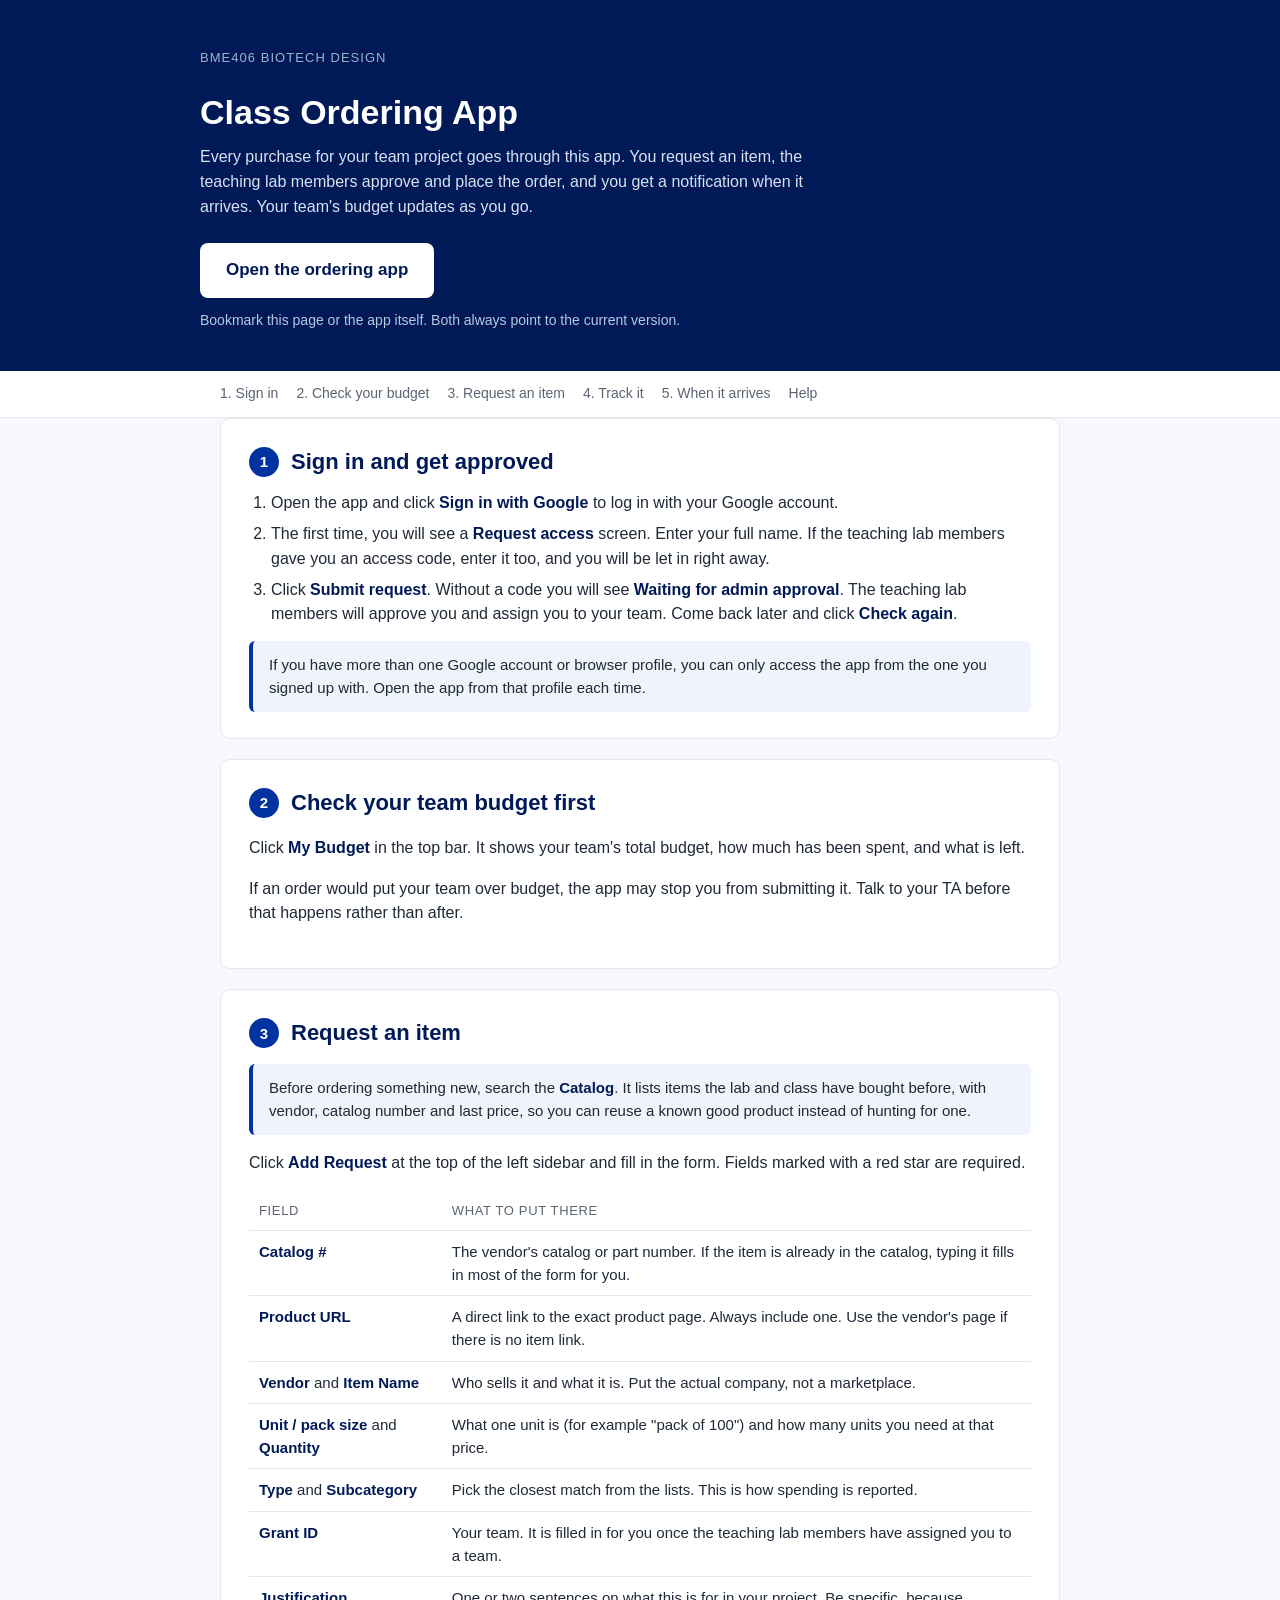
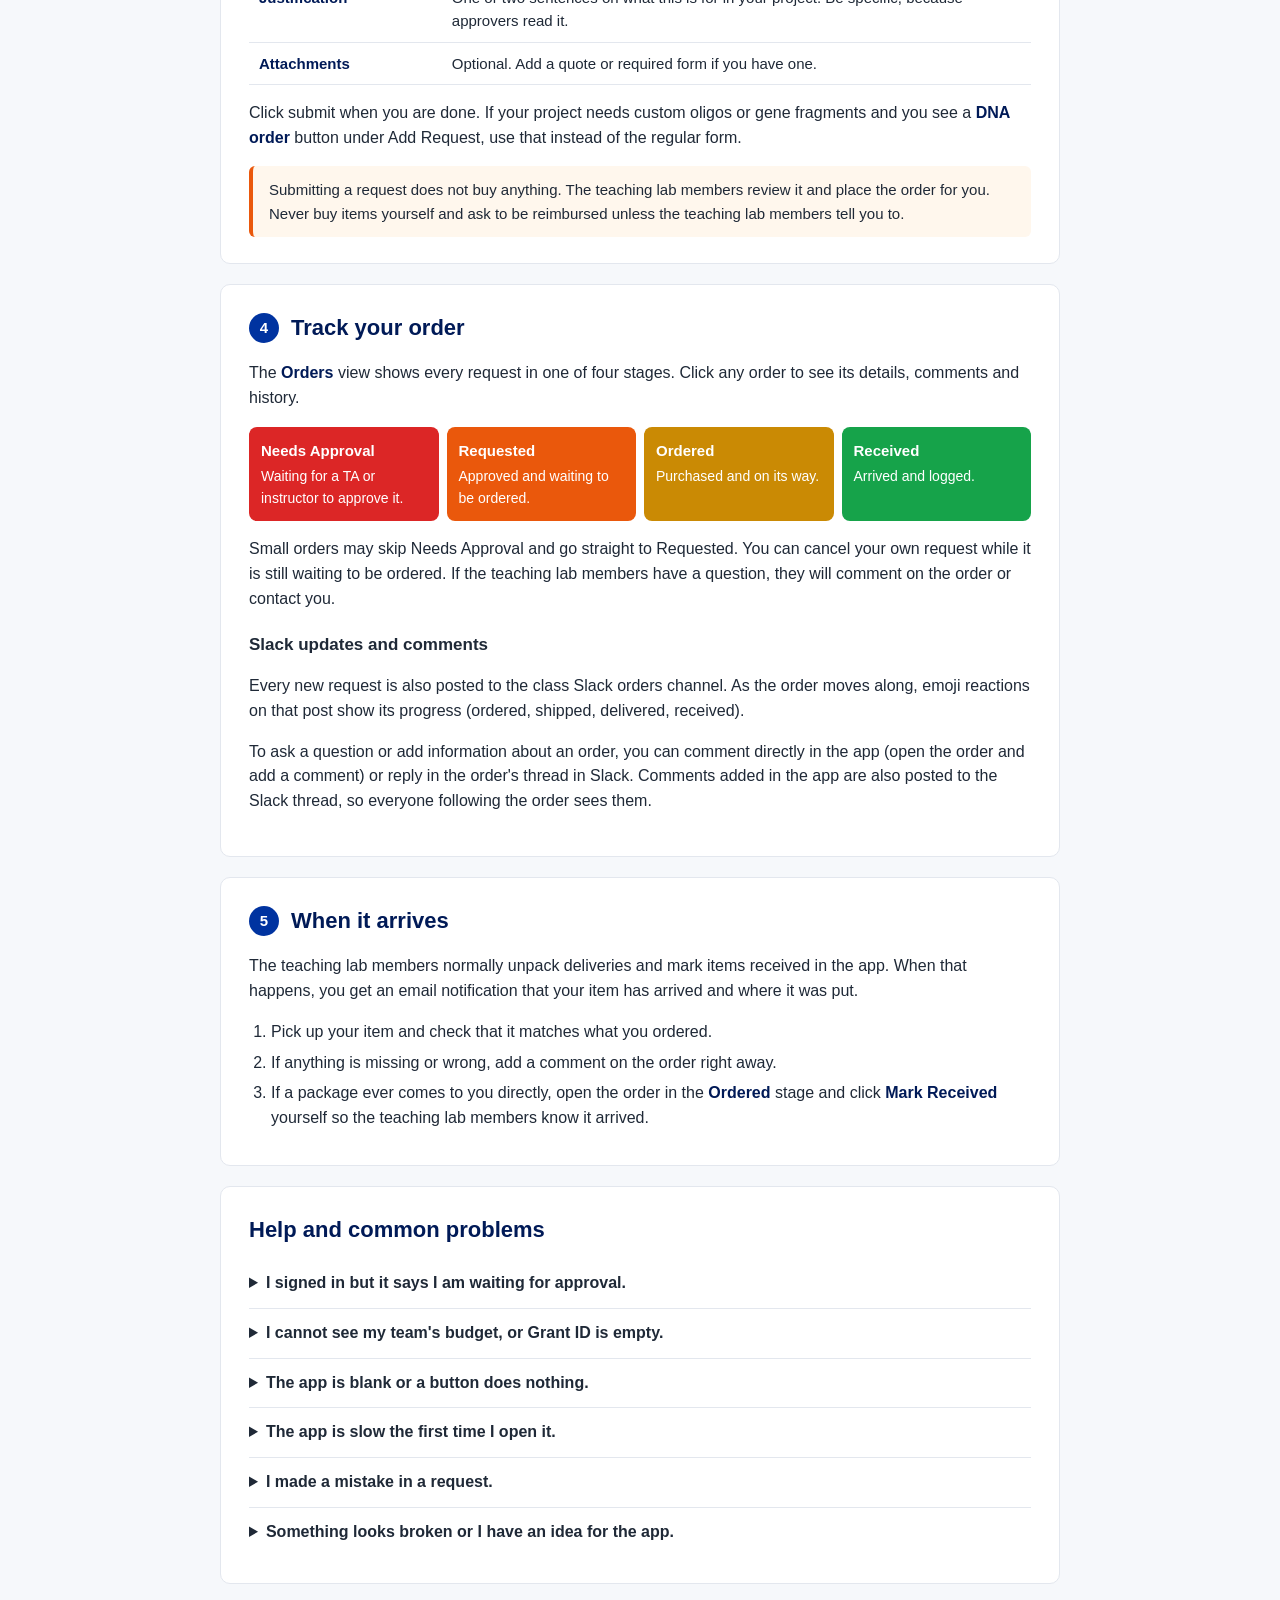
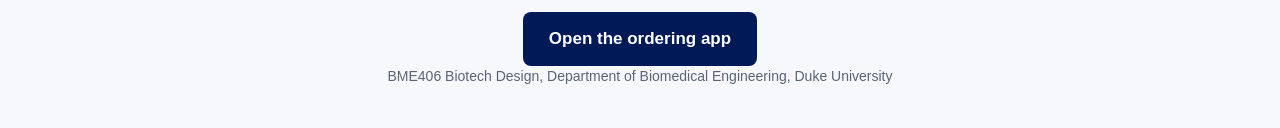
==== ordering/index.html @ 7e243eb9 "Add files via upload" ====
<!doctype html>
<html lang="en">
<head>
<meta charset="utf-8">
<meta name="viewport" content="width=device-width, initial-scale=1">
<title>BME406 Ordering App</title>
<meta name="description" content="How BME406 students request, track and receive orders in the class ordering app.">
<style>
  :root {
    --navy: #001A57;
    --royal: #0033A0;
    --ink: #1f2937;
    --muted: #5b6474;
    --line: #e3e7ee;
    --bg: #f6f8fb;
    --card: #ffffff;
    --red: #dc2626;
    --orange: #ea580c;
    --yellow: #ca8a04;
    --green: #16a34a;
  }
  * { box-sizing: border-box; }
  html { scroll-behavior: smooth; }
  body { margin: 0; font-family: Arial, Helvetica, sans-serif; color: var(--ink); background: var(--bg); line-height: 1.55; font-size: 16px; }
  a { color: var(--royal); }
  header { background: var(--navy); color: #fff; }
  .wrap { max-width: 880px; margin: 0 auto; padding: 0 20px; }
  .hero { padding: 48px 0 40px; }
  .eyebrow { font-size: 13px; letter-spacing: .08em; text-transform: uppercase; opacity: .75; margin: 0 0 8px; }
  h1 { font-size: 34px; line-height: 1.2; margin: 0 0 12px; }
  .hero p { max-width: 640px; margin: 0 0 24px; color: #d9e1f2; }
  .btn { display: inline-block; background: #fff; color: var(--navy); font-weight: bold; text-decoration: none; padding: 14px 26px; border-radius: 8px; font-size: 17px; }
  .btn:hover { background: #e8eefb; }
  .btn-note { display: block; margin-top: 12px; font-size: 14px; color: #b9c6e4; }
  nav.toc { background: #fff; border-bottom: 1px solid var(--line); position: sticky; top: 0; z-index: 5; }
  nav.toc .wrap { display: flex; gap: 18px; overflow-x: auto; padding-top: 12px; padding-bottom: 12px; white-space: nowrap; }
  nav.toc a { text-decoration: none; font-size: 14px; color: var(--muted); }
  nav.toc a:hover { color: var(--royal); }
  main { padding: 32px 0 56px; }
  section { background: var(--card); border: 1px solid var(--line); border-radius: 10px; padding: 26px 28px; margin-bottom: 20px; scroll-margin-top: 64px; }
  h2 { font-size: 22px; margin: 0 0 12px; color: var(--navy); display: flex; align-items: center; gap: 12px; }
  .num { flex: none; width: 30px; height: 30px; border-radius: 50%; background: var(--royal); color: #fff; font-size: 15px; display: inline-flex; align-items: center; justify-content: center; }
  h3 { font-size: 17px; margin: 20px 0 6px; }
  ol, ul { padding-left: 22px; margin: 8px 0; }
  li { margin: 6px 0; }
  .ui { font-weight: bold; color: var(--navy); }
  .tip { background: #eef3fc; border-left: 4px solid var(--royal); padding: 12px 16px; border-radius: 6px; margin: 14px 0 0; font-size: 15px; }
  .warn { background: #fff7ed; border-left: 4px solid var(--orange); padding: 12px 16px; border-radius: 6px; margin: 14px 0 0; font-size: 15px; }
  table { width: 100%; border-collapse: collapse; margin-top: 10px; font-size: 15px; }
  th, td { text-align: left; padding: 9px 10px; border-bottom: 1px solid var(--line); vertical-align: top; }
  th { color: var(--muted); font-weight: normal; font-size: 13px; text-transform: uppercase; letter-spacing: .05em; }
  .pipe { display: grid; grid-template-columns: repeat(4, 1fr); gap: 8px; margin: 14px 0 6px; }
  .stage { border-radius: 8px; padding: 12px; color: #fff; font-size: 14px; }
  .stage b { display: block; font-size: 15px; margin-bottom: 4px; }
  .s1 { background: var(--red); } .s2 { background: var(--orange); } .s3 { background: var(--yellow); } .s4 { background: var(--green); }
  details { border-top: 1px solid var(--line); padding: 12px 0; }
  details:first-of-type { border-top: 0; }
  summary { cursor: pointer; font-weight: bold; }
  details p { margin: 8px 0 0; }
  footer { text-align: center; color: var(--muted); font-size: 14px; padding: 0 0 40px; }
  @media (max-width: 640px) {
    h1 { font-size: 27px; }
    section { padding: 20px 18px; }
    .pipe { grid-template-columns: 1fr 1fr; }
    .wrap { padding: 0 16px; }
  }
</style>
</head>
<body>

<header>
  <div class="wrap hero">
    <p class="eyebrow">BME406 Biotech Design</p>
    <h1>Class Ordering App</h1>
    <p>Every purchase for your team project goes through this app. You request an item, the teaching lab members approve and place the order, and you get a notification when it arrives. Your team's budget updates as you go.</p>
    <a class="btn" href="/ordering-app/">Open the ordering app</a>
    <span class="btn-note">Bookmark this page or the app itself. Both always point to the current version.</span>
  </div>
</header>

<nav class="toc" aria-label="Sections">
  <div class="wrap">
    <a href="#signin">1. Sign in</a>
    <a href="#budget">2. Check your budget</a>
    <a href="#request">3. Request an item</a>
    <a href="#track">4. Track it</a>
    <a href="#receive">5. When it arrives</a>
    <a href="#faq">Help</a>
  </div>
</nav>

<main class="wrap">

  <section id="signin">
    <h2><span class="num">1</span>Sign in and get approved</h2>
    <ol>
      <li>Open the app and click <span class="ui">Sign in with Google</span> to log in with your Google account.</li>
      <li>The first time, you will see a <span class="ui">Request access</span> screen. Enter your full name. If the teaching lab members gave you an access code, enter it too, and you will be let in right away.</li>
      <li>Click <span class="ui">Submit request</span>. Without a code you will see <span class="ui">Waiting for admin approval</span>. The teaching lab members will approve you and assign you to your team. Come back later and click <span class="ui">Check again</span>.</li>
    </ol>
    <div class="tip">If you have more than one Google account or browser profile, you can only access the app from the one you signed up with. Open the app from that profile each time.</div>
  </section>

  <section id="budget">
    <h2><span class="num">2</span>Check your team budget first</h2>
    <p>Click <span class="ui">My Budget</span> in the top bar. It shows your team's total budget, how much has been spent, and what is left.</p>
    <p>If an order would put your team over budget, the app may stop you from submitting it. Talk to your TA before that happens rather than after.</p>
  </section>

  <section id="request">
    <h2><span class="num">3</span>Request an item</h2>
    <div class="tip">Before ordering something new, search the <span class="ui">Catalog</span>. It lists items the lab and class have bought before, with vendor, catalog number and last price, so you can reuse a known good product instead of hunting for one.</div>
    <p>Click <span class="ui">Add Request</span> at the top of the left sidebar and fill in the form. Fields marked with a red star are required.</p>
    <table>
      <thead><tr><th>Field</th><th>What to put there</th></tr></thead>
      <tbody>
        <tr><td><span class="ui">Catalog #</span></td><td>The vendor's catalog or part number. If the item is already in the catalog, typing it fills in most of the form for you.</td></tr>
        <tr><td><span class="ui">Product URL</span></td><td>A direct link to the exact product page. Always include one. Use the vendor's page if there is no item link.</td></tr>
        <tr><td><span class="ui">Vendor</span> and <span class="ui">Item Name</span></td><td>Who sells it and what it is. Put the actual company, not a marketplace.</td></tr>
        <tr><td><span class="ui">Unit / pack size</span> and <span class="ui">Quantity</span></td><td>What one unit is (for example "pack of 100") and how many units you need at that price.</td></tr>
        <tr><td><span class="ui">Type</span> and <span class="ui">Subcategory</span></td><td>Pick the closest match from the lists. This is how spending is reported.</td></tr>
        <tr><td><span class="ui">Grant ID</span></td><td>Your team. It is filled in for you once the teaching lab members have assigned you to a team.</td></tr>
        <tr><td><span class="ui">Justification</span></td><td>One or two sentences on what this is for in your project. Be specific, because approvers read it.</td></tr>
        <tr><td><span class="ui">Attachments</span></td><td>Optional. Add a quote or required form if you have one.</td></tr>
      </tbody>
    </table>
    <p>Click submit when you are done. If your project needs custom oligos or gene fragments and you see a <span class="ui">DNA order</span> button under Add Request, use that instead of the regular form.</p>
    <div class="warn">Submitting a request does not buy anything. The teaching lab members review it and place the order for you. Never buy items yourself and ask to be reimbursed unless the teaching lab members tell you to.</div>
  </section>

  <section id="track">
    <h2><span class="num">4</span>Track your order</h2>
    <p>The <span class="ui">Orders</span> view shows every request in one of four stages. Click any order to see its details, comments and history.</p>
    <div class="pipe">
      <div class="stage s1"><b>Needs Approval</b>Waiting for a TA or instructor to approve it.</div>
      <div class="stage s2"><b>Requested</b>Approved and waiting to be ordered.</div>
      <div class="stage s3"><b>Ordered</b>Purchased and on its way.</div>
      <div class="stage s4"><b>Received</b>Arrived and logged.</div>
    </div>
    <p>Small orders may skip Needs Approval and go straight to Requested. You can cancel your own request while it is still waiting to be ordered. If the teaching lab members have a question, they will comment on the order or contact you.</p>
    <h3>Slack updates and comments</h3>
    <p>Every new request is also posted to the class Slack orders channel. As the order moves along, emoji reactions on that post show its progress (ordered, shipped, delivered, received).</p>
    <p>To ask a question or add information about an order, you can comment directly in the app (open the order and add a comment) or reply in the order's thread in Slack. Comments added in the app are also posted to the Slack thread, so everyone following the order sees them.</p>
  </section>

  <section id="receive">
    <h2><span class="num">5</span>When it arrives</h2>
    <p>The teaching lab members normally unpack deliveries and mark items received in the app. When that happens, you get an email notification that your item has arrived and where it was put.</p>
    <ol>
      <li>Pick up your item and check that it matches what you ordered.</li>
      <li>If anything is missing or wrong, add a comment on the order right away.</li>
      <li>If a package ever comes to you directly, open the order in the <span class="ui">Ordered</span> stage and click <span class="ui">Mark Received</span> yourself so the teaching lab members know it arrived.</li>
    </ol>
  </section>

  <section id="faq">
    <h2>Help and common problems</h2>
    <details>
      <summary>I signed in but it says I am waiting for approval.</summary>
      <p>The teaching lab members have not approved you yet. Give it some time, then click Check again. If it has been more than a day, message your TA.</p>
    </details>
    <details>
      <summary>I cannot see my team's budget, or Grant ID is empty.</summary>
      <p>You have not been assigned to a team yet. Ask your TA to add you to your team in the app.</p>
    </details>
    <details>
      <summary>The app is blank or a button does nothing.</summary>
      <p>Reload the page with Cmd+Shift+R on a Mac or Ctrl+Shift+R on Windows. If you are signed into several Google accounts in one browser, try a private or incognito window and sign in with only your class account.</p>
    </details>
    <details>
      <summary>The app is slow the first time I open it.</summary>
      <p>That is normal. The first load of the day can take several seconds while Google starts the app.</p>
    </details>
    <details>
      <summary>I made a mistake in a request.</summary>
      <p>If it has not been ordered yet, cancel it and submit a corrected one, or add a comment explaining the change. Once it has been ordered, comment on the order and tell your TA.</p>
    </details>
    <details>
      <summary>Something looks broken or I have an idea for the app.</summary>
      <p>Click <span class="ui">Feedback</span> in the top right corner of the app and describe what happened. Include what you clicked and what you expected.</p>
    </details>
  </section>

  <p style="text-align:center;margin:28px 0 0;"><a class="btn" style="background:var(--navy);color:#fff;" href="/ordering-app/">Open the ordering app</a></p>
</main>

<footer>BME406 Biotech Design, Department of Biomedical Engineering, Duke University</footer>

</body>
</html>
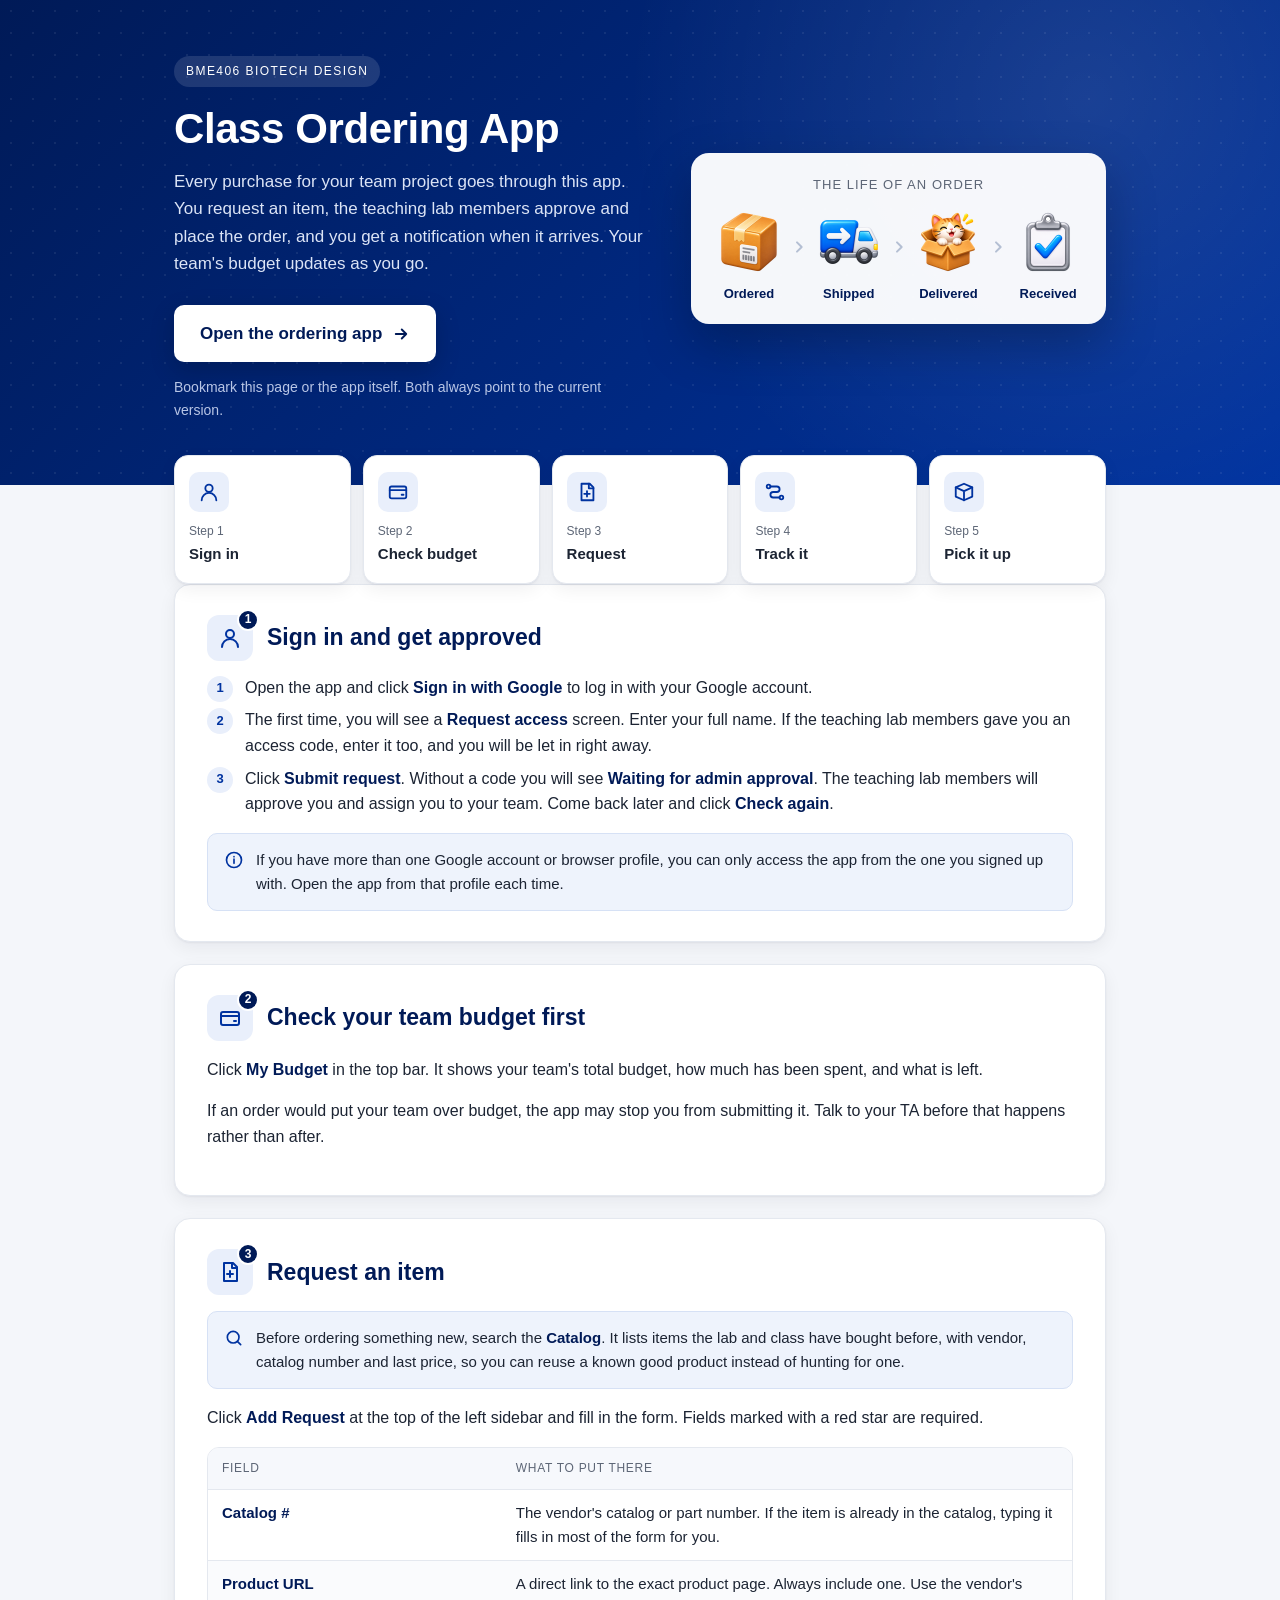
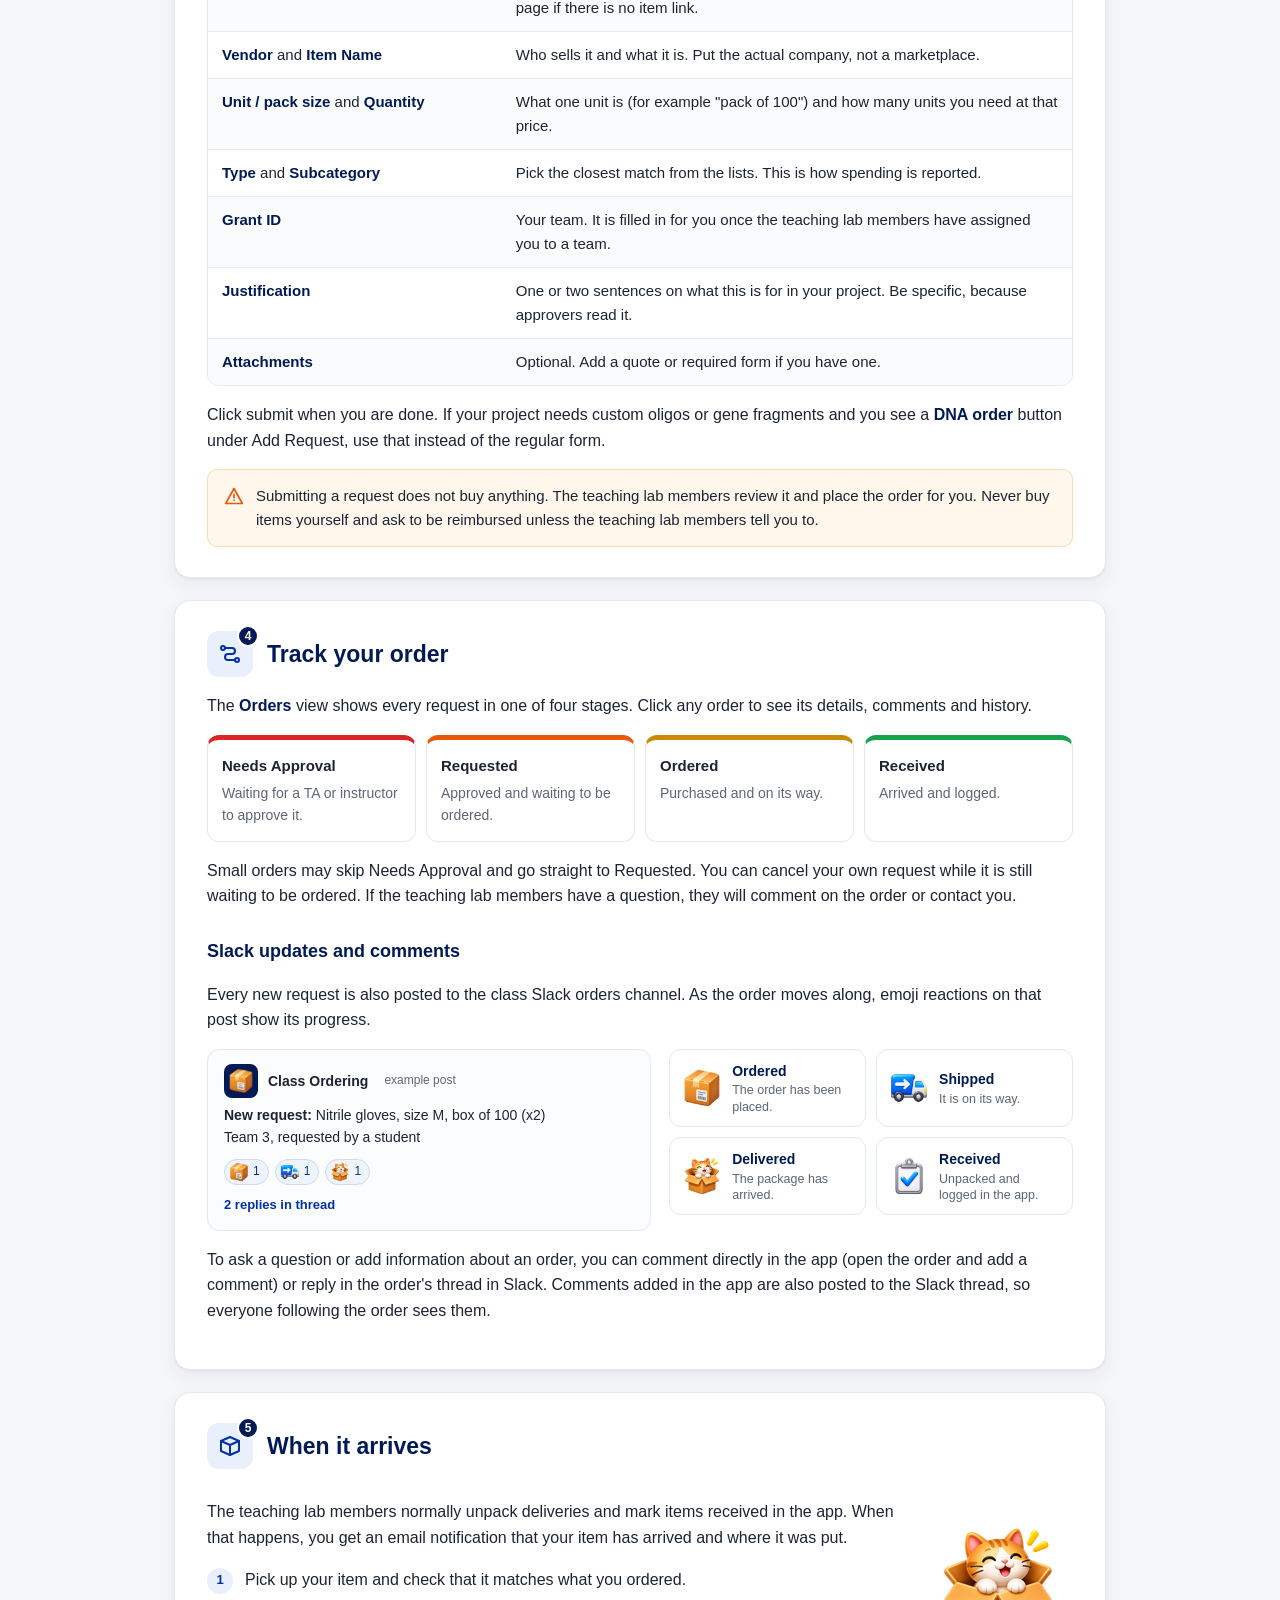
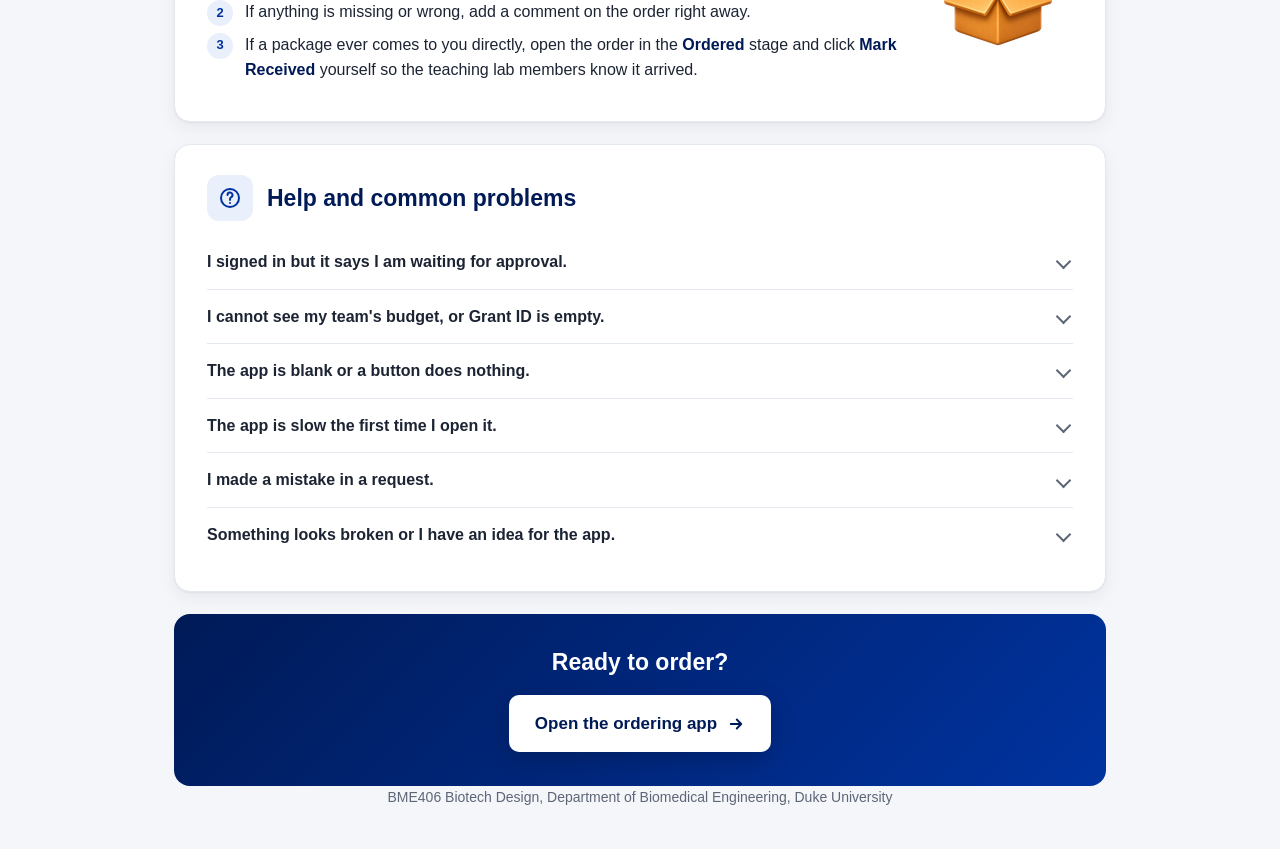
==== commit 53dc0a4a: "Add files via upload" ====
--- a/ordering/index.html
+++ b/ordering/index.html
@@ -5,111 +5,212 @@
 <meta name="viewport" content="width=device-width, initial-scale=1">
 <title>BME406 Ordering App</title>
 <meta name="description" content="How BME406 students request, track and receive orders in the class ordering app.">
+<link rel="icon" href="img/ordered.png">
 <style>
   :root {
     --navy: #001A57;
     --royal: #0033A0;
-    --ink: #1f2937;
-    --muted: #5b6474;
-    --line: #e3e7ee;
-    --bg: #f6f8fb;
+    --sky: #e9effb;
+    --ink: #1c2433;
+    --muted: #5d6676;
+    --line: #e4e8ef;
+    --bg: #f4f6fa;
     --card: #ffffff;
+    --orange: #f59e2b;
     --red: #dc2626;
-    --orange: #ea580c;
-    --yellow: #ca8a04;
+    --amber: #ea580c;
+    --gold: #ca8a04;
     --green: #16a34a;
+    --shadow: 0 1px 2px rgba(16, 24, 40, .05), 0 6px 18px rgba(16, 24, 40, .06);
   }
   * { box-sizing: border-box; }
   html { scroll-behavior: smooth; }
-  body { margin: 0; font-family: Arial, Helvetica, sans-serif; color: var(--ink); background: var(--bg); line-height: 1.55; font-size: 16px; }
+  body { margin: 0; font-family: Arial, Helvetica, sans-serif; color: var(--ink); background: var(--bg); line-height: 1.6; font-size: 16px; -webkit-font-smoothing: antialiased; }
   a { color: var(--royal); }
-  header { background: var(--navy); color: #fff; }
-  .wrap { max-width: 880px; margin: 0 auto; padding: 0 20px; }
-  .hero { padding: 48px 0 40px; }
-  .eyebrow { font-size: 13px; letter-spacing: .08em; text-transform: uppercase; opacity: .75; margin: 0 0 8px; }
-  h1 { font-size: 34px; line-height: 1.2; margin: 0 0 12px; }
-  .hero p { max-width: 640px; margin: 0 0 24px; color: #d9e1f2; }
-  .btn { display: inline-block; background: #fff; color: var(--navy); font-weight: bold; text-decoration: none; padding: 14px 26px; border-radius: 8px; font-size: 17px; }
-  .btn:hover { background: #e8eefb; }
-  .btn-note { display: block; margin-top: 12px; font-size: 14px; color: #b9c6e4; }
-  nav.toc { background: #fff; border-bottom: 1px solid var(--line); position: sticky; top: 0; z-index: 5; }
-  nav.toc .wrap { display: flex; gap: 18px; overflow-x: auto; padding-top: 12px; padding-bottom: 12px; white-space: nowrap; }
-  nav.toc a { text-decoration: none; font-size: 14px; color: var(--muted); }
-  nav.toc a:hover { color: var(--royal); }
-  main { padding: 32px 0 56px; }
-  section { background: var(--card); border: 1px solid var(--line); border-radius: 10px; padding: 26px 28px; margin-bottom: 20px; scroll-margin-top: 64px; }
-  h2 { font-size: 22px; margin: 0 0 12px; color: var(--navy); display: flex; align-items: center; gap: 12px; }
-  .num { flex: none; width: 30px; height: 30px; border-radius: 50%; background: var(--royal); color: #fff; font-size: 15px; display: inline-flex; align-items: center; justify-content: center; }
-  h3 { font-size: 17px; margin: 20px 0 6px; }
+  img { display: block; }
+  .wrap { max-width: 980px; margin: 0 auto; padding: 0 24px; }
+  .ui { font-weight: bold; color: var(--navy); }
+
+  /* Hero */
+  header.hero {
+    color: #fff;
+    background:
+      radial-gradient(circle at 85% 20%, rgba(255,255,255,.10) 0, rgba(255,255,255,0) 40%),
+      radial-gradient(rgba(255,255,255,.07) 1px, transparent 1px) 0 0 / 22px 22px,
+      linear-gradient(135deg, #001A57 0%, #0033A0 100%);
+    padding: 56px 0 64px;
+  }
+  .hero-grid { display: grid; grid-template-columns: 1.15fr 1fr; gap: 40px; align-items: center; }
+  .eyebrow { display: inline-block; font-size: 12px; letter-spacing: .12em; text-transform: uppercase; background: rgba(255,255,255,.12); padding: 6px 12px; border-radius: 999px; margin: 0 0 18px; }
+  h1 { font-size: 42px; line-height: 1.12; margin: 0 0 16px; letter-spacing: -.01em; }
+  .hero p.lead { margin: 0 0 28px; color: #dbe4f6; font-size: 17px; max-width: 520px; }
+  .btn { display: inline-flex; align-items: center; gap: 10px; background: #fff; color: var(--navy); font-weight: bold; text-decoration: none; padding: 15px 26px; border-radius: 10px; font-size: 17px; box-shadow: 0 8px 24px rgba(0,0,0,.18); transition: transform .15s ease, box-shadow .15s ease; }
+  .btn:hover { transform: translateY(-2px); box-shadow: 0 12px 28px rgba(0,0,0,.22); }
+  .btn svg { width: 18px; height: 18px; }
+  .btn-note { display: block; margin-top: 14px; font-size: 14px; color: #b8c6e6; }
+
+  .journey { background: rgba(255,255,255,.96); color: var(--ink); border-radius: 18px; padding: 22px 20px 18px; box-shadow: 0 20px 50px rgba(0,0,0,.25); }
+  .journey-title { font-size: 13px; color: var(--muted); text-transform: uppercase; letter-spacing: .08em; margin: 0 0 14px; text-align: center; }
+  .journey-row { display: flex; align-items: center; justify-content: space-between; gap: 4px; }
+  .jstep { flex: 1; text-align: center; }
+  .jstep img { width: 64px; height: 64px; margin: 0 auto 6px; }
+  .jstep span { font-size: 13px; font-weight: bold; color: var(--navy); }
+  .jarrow { color: #b4bfd3; flex: none; width: 16px; height: 16px; margin-bottom: 22px; }
+  .jstep.cat img { animation: hop 2.4s ease-in-out infinite; }
+  @keyframes hop { 0%, 70%, 100% { transform: translateY(0); } 80% { transform: translateY(-7px); } 90% { transform: translateY(0); } }
+  @media (prefers-reduced-motion: reduce) { .jstep.cat img { animation: none; } .btn { transition: none; } }
+
+  /* Step overview */
+  .overview { margin-top: -30px; position: relative; z-index: 2; }
+  .steps { display: grid; grid-template-columns: repeat(5, 1fr); gap: 12px; }
+  .step-card { background: var(--card); border: 1px solid var(--line); border-radius: 14px; padding: 16px 14px; text-decoration: none; color: var(--ink); box-shadow: var(--shadow); transition: transform .15s ease, border-color .15s ease; }
+  .step-card:hover { transform: translateY(-2px); border-color: #c7d3ea; }
+  .step-card .ico { width: 40px; height: 40px; border-radius: 10px; background: var(--sky); color: var(--royal); display: flex; align-items: center; justify-content: center; margin-bottom: 10px; }
+  .step-card .ico svg { width: 22px; height: 22px; }
+  .step-card small { display: block; font-size: 12px; color: var(--muted); }
+  .step-card b { font-size: 15px; }
+
+  /* Sections */
+  main { padding: 36px 0 56px; }
+  section { background: var(--card); border: 1px solid var(--line); border-radius: 16px; padding: 30px 32px; margin-bottom: 22px; scroll-margin-top: 24px; box-shadow: var(--shadow); }
+  .sec-head { display: flex; align-items: center; gap: 14px; margin-bottom: 14px; }
+  .sec-head .ico { flex: none; width: 46px; height: 46px; border-radius: 12px; background: var(--sky); color: var(--royal); display: flex; align-items: center; justify-content: center; position: relative; }
+  .sec-head .ico svg { width: 24px; height: 24px; }
+  .sec-head .ico i { position: absolute; top: -6px; right: -6px; width: 22px; height: 22px; border-radius: 50%; background: var(--navy); color: #fff; font-style: normal; font-size: 12px; font-weight: bold; display: flex; align-items: center; justify-content: center; border: 2px solid #fff; }
+  h2 { font-size: 23px; margin: 0; color: var(--navy); line-height: 1.25; }
+  h3 { font-size: 18px; margin: 28px 0 8px; color: var(--navy); }
   ol, ul { padding-left: 22px; margin: 8px 0; }
-  li { margin: 6px 0; }
-  .ui { font-weight: bold; color: var(--navy); }
-  .tip { background: #eef3fc; border-left: 4px solid var(--royal); padding: 12px 16px; border-radius: 6px; margin: 14px 0 0; font-size: 15px; }
-  .warn { background: #fff7ed; border-left: 4px solid var(--orange); padding: 12px 16px; border-radius: 6px; margin: 14px 0 0; font-size: 15px; }
-  table { width: 100%; border-collapse: collapse; margin-top: 10px; font-size: 15px; }
-  th, td { text-align: left; padding: 9px 10px; border-bottom: 1px solid var(--line); vertical-align: top; }
-  th { color: var(--muted); font-weight: normal; font-size: 13px; text-transform: uppercase; letter-spacing: .05em; }
-  .pipe { display: grid; grid-template-columns: repeat(4, 1fr); gap: 8px; margin: 14px 0 6px; }
-  .stage { border-radius: 8px; padding: 12px; color: #fff; font-size: 14px; }
-  .stage b { display: block; font-size: 15px; margin-bottom: 4px; }
-  .s1 { background: var(--red); } .s2 { background: var(--orange); } .s3 { background: var(--yellow); } .s4 { background: var(--green); }
-  details { border-top: 1px solid var(--line); padding: 12px 0; }
+  li { margin: 7px 0; }
+  ol.nice { list-style: none; padding: 0; counter-reset: n; }
+  ol.nice li { counter-increment: n; position: relative; padding-left: 38px; }
+  ol.nice li::before { content: counter(n); position: absolute; left: 0; top: 1px; width: 26px; height: 26px; border-radius: 50%; background: var(--sky); color: var(--royal); font-weight: bold; font-size: 13px; display: flex; align-items: center; justify-content: center; }
+  .tip, .warn { display: flex; gap: 12px; align-items: flex-start; padding: 14px 16px; border-radius: 10px; margin: 16px 0 0; font-size: 15px; }
+  .tip { background: #eef3fc; border: 1px solid #d6e1f5; }
+  .warn { background: #fff6ec; border: 1px solid #fadbb8; }
+  .tip svg, .warn svg { flex: none; width: 20px; height: 20px; margin-top: 2px; }
+  .tip svg { color: var(--royal); } .warn svg { color: var(--amber); }
+  .split { display: grid; grid-template-columns: 1fr 150px; gap: 24px; align-items: center; }
+  .split img { width: 128px; height: 128px; justify-self: center; }
+
+  table { width: 100%; border-collapse: separate; border-spacing: 0; margin-top: 12px; font-size: 15px; border: 1px solid var(--line); border-radius: 12px; overflow: hidden; }
+  th, td { text-align: left; padding: 11px 14px; border-bottom: 1px solid var(--line); vertical-align: top; }
+  tr:last-child td { border-bottom: 0; }
+  tbody tr:nth-child(even) td { background: #fafbfd; }
+  th { background: #f6f8fc; color: var(--muted); font-weight: normal; font-size: 12px; text-transform: uppercase; letter-spacing: .06em; }
+  td:first-child { width: 34%; }
+
+  .pipe { display: grid; grid-template-columns: repeat(4, 1fr); gap: 10px; margin: 16px 0 8px; }
+  .stage { border-radius: 12px; padding: 14px; background: #fff; border: 1px solid var(--line); border-top: 5px solid; font-size: 14px; color: var(--muted); }
+  .stage b { display: block; font-size: 15px; margin-bottom: 4px; color: var(--ink); }
+  .s1 { border-top-color: var(--red); } .s2 { border-top-color: var(--amber); } .s3 { border-top-color: var(--gold); } .s4 { border-top-color: var(--green); }
+
+  .slack-demo { display: grid; grid-template-columns: 1.1fr 1fr; gap: 18px; margin-top: 14px; align-items: start; }
+  .msg { border: 1px solid var(--line); border-radius: 12px; padding: 14px 16px; background: #fbfcfe; font-size: 14px; }
+  .msg-top { display: flex; align-items: center; gap: 10px; margin-bottom: 6px; }
+  .msg-top .av { width: 34px; height: 34px; border-radius: 8px; background: var(--navy); display: flex; align-items: center; justify-content: center; }
+  .msg-top .av img { width: 26px; height: 26px; }
+  .msg-top b { font-size: 14px; } .msg-top small { color: var(--muted); font-size: 12px; margin-left: 6px; }
+  .msg p { margin: 0 0 10px; }
+  .rx { display: flex; gap: 6px; flex-wrap: wrap; }
+  .rx span { display: inline-flex; align-items: center; gap: 4px; border: 1px solid #cfdaf0; background: #eef3fc; border-radius: 999px; padding: 2px 8px 2px 4px; font-size: 12px; color: var(--royal); }
+  .rx img { width: 20px; height: 20px; }
+  .msg .thread { margin-top: 10px; font-size: 13px; color: var(--royal); font-weight: bold; }
+  .legend { display: grid; grid-template-columns: 1fr 1fr; gap: 10px; }
+  .legend div { display: flex; align-items: center; gap: 10px; border: 1px solid var(--line); border-radius: 12px; padding: 10px 12px; font-size: 14px; }
+  .legend img { width: 40px; height: 40px; flex: none; }
+  .legend b { display: block; color: var(--navy); font-size: 14px; }
+  .legend small { color: var(--muted); font-size: 12.5px; line-height: 1.35; display: block; }
+
+  details { border-top: 1px solid var(--line); }
   details:first-of-type { border-top: 0; }
-  summary { cursor: pointer; font-weight: bold; }
-  details p { margin: 8px 0 0; }
+  summary { cursor: pointer; font-weight: bold; list-style: none; padding: 14px 0; display: flex; justify-content: space-between; gap: 16px; align-items: center; }
+  summary::-webkit-details-marker { display: none; }
+  summary::after { content: ""; flex: none; width: 9px; height: 9px; border-right: 2px solid var(--muted); border-bottom: 2px solid var(--muted); transform: rotate(45deg); margin-right: 4px; transition: transform .15s ease; }
+  details[open] summary::after { transform: rotate(-135deg); }
+  details p { margin: 0 0 14px; color: #3b4352; }
+
+  .cta { text-align: center; background: linear-gradient(135deg, #001A57, #0033A0); color: #fff; border-radius: 16px; padding: 34px 24px; margin-top: 8px; }
+  .cta h2 { color: #fff; margin-bottom: 18px; }
   footer { text-align: center; color: var(--muted); font-size: 14px; padding: 0 0 40px; }
-  @media (max-width: 640px) {
-    h1 { font-size: 27px; }
-    section { padding: 20px 18px; }
-    .pipe { grid-template-columns: 1fr 1fr; }
+
+  @media (max-width: 860px) {
+    .hero-grid { grid-template-columns: 1fr; gap: 32px; }
+    .steps { grid-template-columns: repeat(3, 1fr); }
+    .slack-demo { grid-template-columns: 1fr; }
+  }
+  @media (max-width: 600px) {
     .wrap { padding: 0 16px; }
+    header.hero { padding: 40px 0 56px; }
+    h1 { font-size: 32px; }
+    .steps { grid-template-columns: 1fr 1fr; }
+    section { padding: 22px 18px; }
+    .pipe, .legend { grid-template-columns: 1fr 1fr; }
+    .split { grid-template-columns: 1fr; }
+    .split img { width: 96px; height: 96px; order: -1; }
+    .jstep img { width: 48px; height: 48px; }
+    .jstep span { font-size: 11px; }
+    td:first-child { width: 40%; }
   }
 </style>
 </head>
 <body>
 
-<header>
-  <div class="wrap hero">
-    <p class="eyebrow">BME406 Biotech Design</p>
-    <h1>Class Ordering App</h1>
-    <p>Every purchase for your team project goes through this app. You request an item, the teaching lab members approve and place the order, and you get a notification when it arrives. Your team's budget updates as you go.</p>
-    <a class="btn" href="/ordering-app/">Open the ordering app</a>
-    <span class="btn-note">Bookmark this page or the app itself. Both always point to the current version.</span>
+<header class="hero">
+  <div class="wrap hero-grid">
+    <div>
+      <p class="eyebrow">BME406 Biotech Design</p>
+      <h1>Class Ordering App</h1>
+      <p class="lead">Every purchase for your team project goes through this app. You request an item, the teaching lab members approve and place the order, and you get a notification when it arrives. Your team's budget updates as you go.</p>
+      <a class="btn" href="/ordering-app/">Open the ordering app
+        <svg viewBox="0 0 24 24" fill="none" stroke="currentColor" stroke-width="2.5" stroke-linecap="round" stroke-linejoin="round"><path d="M5 12h14M13 6l6 6-6 6"/></svg></a>
+      <span class="btn-note">Bookmark this page or the app itself. Both always point to the current version.</span>
+    </div>
+    <div class="journey" aria-label="How an order moves">
+      <p class="journey-title">The life of an order</p>
+      <div class="journey-row">
+        <div class="jstep"><img src="img/ordered.png" alt="" width="64" height="64"><span>Ordered</span></div>
+        <svg class="jarrow" viewBox="0 0 24 24" fill="none" stroke="currentColor" stroke-width="3" stroke-linecap="round" stroke-linejoin="round"><path d="M9 5l7 7-7 7"/></svg>
+        <div class="jstep"><img src="img/shipped.png" alt="" width="64" height="64"><span>Shipped</span></div>
+        <svg class="jarrow" viewBox="0 0 24 24" fill="none" stroke="currentColor" stroke-width="3" stroke-linecap="round" stroke-linejoin="round"><path d="M9 5l7 7-7 7"/></svg>
+        <div class="jstep cat"><img src="img/delivered.png" alt="" width="64" height="64"><span>Delivered</span></div>
+        <svg class="jarrow" viewBox="0 0 24 24" fill="none" stroke="currentColor" stroke-width="3" stroke-linecap="round" stroke-linejoin="round"><path d="M9 5l7 7-7 7"/></svg>
+        <div class="jstep"><img src="img/received.png" alt="" width="64" height="64"><span>Received</span></div>
+      </div>
+    </div>
   </div>
 </header>
 
-<nav class="toc" aria-label="Sections">
-  <div class="wrap">
-    <a href="#signin">1. Sign in</a>
-    <a href="#budget">2. Check your budget</a>
-    <a href="#request">3. Request an item</a>
-    <a href="#track">4. Track it</a>
-    <a href="#receive">5. When it arrives</a>
-    <a href="#faq">Help</a>
-  </div>
-</nav>
+<div class="wrap overview">
+  <nav class="steps" aria-label="Steps">
+    <a class="step-card" href="#signin"><div class="ico"><svg viewBox="0 0 24 24" fill="none" stroke="currentColor" stroke-width="2" stroke-linecap="round" stroke-linejoin="round"><circle cx="12" cy="8" r="4"/><path d="M4 21a8 8 0 0 1 16 0"/></svg></div><small>Step 1</small><b>Sign in</b></a>
+    <a class="step-card" href="#budget"><div class="ico"><svg viewBox="0 0 24 24" fill="none" stroke="currentColor" stroke-width="2" stroke-linecap="round" stroke-linejoin="round"><rect x="3" y="6" width="18" height="13" rx="2"/><path d="M3 10h18M16 15h2"/></svg></div><small>Step 2</small><b>Check budget</b></a>
+    <a class="step-card" href="#request"><div class="ico"><svg viewBox="0 0 24 24" fill="none" stroke="currentColor" stroke-width="2" stroke-linecap="round" stroke-linejoin="round"><path d="M6 3h9l4 4v14H6z"/><path d="M14 3v5h5M12 11v6M9 14h6"/></svg></div><small>Step 3</small><b>Request</b></a>
+    <a class="step-card" href="#track"><div class="ico"><svg viewBox="0 0 24 24" fill="none" stroke="currentColor" stroke-width="2" stroke-linecap="round" stroke-linejoin="round"><circle cx="5" cy="6" r="2"/><circle cx="19" cy="18" r="2"/><path d="M7 6h7a3 3 0 0 1 0 6H10a3 3 0 0 0 0 6h7"/></svg></div><small>Step 4</small><b>Track it</b></a>
+    <a class="step-card" href="#receive"><div class="ico"><svg viewBox="0 0 24 24" fill="none" stroke="currentColor" stroke-width="2" stroke-linecap="round" stroke-linejoin="round"><path d="M3 7l9-4 9 4v10l-9 4-9-4z"/><path d="M3 7l9 4 9-4M12 11v10"/></svg></div><small>Step 5</small><b>Pick it up</b></a>
+  </nav>
+</div>
 
 <main class="wrap">
 
   <section id="signin">
-    <h2><span class="num">1</span>Sign in and get approved</h2>
-    <ol>
+    <div class="sec-head"><div class="ico"><svg viewBox="0 0 24 24" fill="none" stroke="currentColor" stroke-width="2" stroke-linecap="round" stroke-linejoin="round"><circle cx="12" cy="8" r="4"/><path d="M4 21a8 8 0 0 1 16 0"/></svg><i>1</i></div><h2>Sign in and get approved</h2></div>
+    <ol class="nice">
       <li>Open the app and click <span class="ui">Sign in with Google</span> to log in with your Google account.</li>
       <li>The first time, you will see a <span class="ui">Request access</span> screen. Enter your full name. If the teaching lab members gave you an access code, enter it too, and you will be let in right away.</li>
       <li>Click <span class="ui">Submit request</span>. Without a code you will see <span class="ui">Waiting for admin approval</span>. The teaching lab members will approve you and assign you to your team. Come back later and click <span class="ui">Check again</span>.</li>
     </ol>
-    <div class="tip">If you have more than one Google account or browser profile, you can only access the app from the one you signed up with. Open the app from that profile each time.</div>
+    <div class="tip"><svg viewBox="0 0 24 24" fill="none" stroke="currentColor" stroke-width="2" stroke-linecap="round" stroke-linejoin="round"><circle cx="12" cy="12" r="9"/><path d="M12 11v5M12 8h.01"/></svg><div>If you have more than one Google account or browser profile, you can only access the app from the one you signed up with. Open the app from that profile each time.</div></div>
   </section>
 
   <section id="budget">
-    <h2><span class="num">2</span>Check your team budget first</h2>
+    <div class="sec-head"><div class="ico"><svg viewBox="0 0 24 24" fill="none" stroke="currentColor" stroke-width="2" stroke-linecap="round" stroke-linejoin="round"><rect x="3" y="6" width="18" height="13" rx="2"/><path d="M3 10h18M16 15h2"/></svg><i>2</i></div><h2>Check your team budget first</h2></div>
     <p>Click <span class="ui">My Budget</span> in the top bar. It shows your team's total budget, how much has been spent, and what is left.</p>
     <p>If an order would put your team over budget, the app may stop you from submitting it. Talk to your TA before that happens rather than after.</p>
   </section>
 
   <section id="request">
-    <h2><span class="num">3</span>Request an item</h2>
-    <div class="tip">Before ordering something new, search the <span class="ui">Catalog</span>. It lists items the lab and class have bought before, with vendor, catalog number and last price, so you can reuse a known good product instead of hunting for one.</div>
+    <div class="sec-head"><div class="ico"><svg viewBox="0 0 24 24" fill="none" stroke="currentColor" stroke-width="2" stroke-linecap="round" stroke-linejoin="round"><path d="M6 3h9l4 4v14H6z"/><path d="M14 3v5h5M12 11v6M9 14h6"/></svg><i>3</i></div><h2>Request an item</h2></div>
+    <div class="tip"><svg viewBox="0 0 24 24" fill="none" stroke="currentColor" stroke-width="2" stroke-linecap="round" stroke-linejoin="round"><circle cx="11" cy="11" r="7"/><path d="M20 20l-4-4"/></svg><div>Before ordering something new, search the <span class="ui">Catalog</span>. It lists items the lab and class have bought before, with vendor, catalog number and last price, so you can reuse a known good product instead of hunting for one.</div></div>
     <p>Click <span class="ui">Add Request</span> at the top of the left sidebar and fill in the form. Fields marked with a red star are required.</p>
     <table>
       <thead><tr><th>Field</th><th>What to put there</th></tr></thead>
@@ -125,11 +226,11 @@
       </tbody>
     </table>
     <p>Click submit when you are done. If your project needs custom oligos or gene fragments and you see a <span class="ui">DNA order</span> button under Add Request, use that instead of the regular form.</p>
-    <div class="warn">Submitting a request does not buy anything. The teaching lab members review it and place the order for you. Never buy items yourself and ask to be reimbursed unless the teaching lab members tell you to.</div>
+    <div class="warn"><svg viewBox="0 0 24 24" fill="none" stroke="currentColor" stroke-width="2" stroke-linecap="round" stroke-linejoin="round"><path d="M12 3l10 18H2z"/><path d="M12 10v4M12 17h.01"/></svg><div>Submitting a request does not buy anything. The teaching lab members review it and place the order for you. Never buy items yourself and ask to be reimbursed unless the teaching lab members tell you to.</div></div>
   </section>
 
   <section id="track">
-    <h2><span class="num">4</span>Track your order</h2>
+    <div class="sec-head"><div class="ico"><svg viewBox="0 0 24 24" fill="none" stroke="currentColor" stroke-width="2" stroke-linecap="round" stroke-linejoin="round"><circle cx="5" cy="6" r="2"/><circle cx="19" cy="18" r="2"/><path d="M7 6h7a3 3 0 0 1 0 6H10a3 3 0 0 0 0 6h7"/></svg><i>4</i></div><h2>Track your order</h2></div>
     <p>The <span class="ui">Orders</span> view shows every request in one of four stages. Click any order to see its details, comments and history.</p>
     <div class="pipe">
       <div class="stage s1"><b>Needs Approval</b>Waiting for a TA or instructor to approve it.</div>
@@ -138,23 +239,47 @@
       <div class="stage s4"><b>Received</b>Arrived and logged.</div>
     </div>
     <p>Small orders may skip Needs Approval and go straight to Requested. You can cancel your own request while it is still waiting to be ordered. If the teaching lab members have a question, they will comment on the order or contact you.</p>
+
     <h3>Slack updates and comments</h3>
-    <p>Every new request is also posted to the class Slack orders channel. As the order moves along, emoji reactions on that post show its progress (ordered, shipped, delivered, received).</p>
+    <p>Every new request is also posted to the class Slack orders channel. As the order moves along, emoji reactions on that post show its progress.</p>
+    <div class="slack-demo">
+      <div class="msg" aria-label="Example request post in the orders channel">
+        <div class="msg-top"><div class="av"><img src="img/ordered.png" alt="" width="26" height="26"></div><b>Class Ordering</b><small>example post</small></div>
+        <p><b>New request:</b> Nitrile gloves, size M, box of 100 (x2)<br>Team 3, requested by a student</p>
+        <div class="rx">
+          <span><img src="img/ordered.png" alt="" width="20" height="20">1</span>
+          <span><img src="img/shipped.png" alt="" width="20" height="20">1</span>
+          <span><img src="img/delivered.png" alt="" width="20" height="20">1</span>
+        </div>
+        <div class="thread">2 replies in thread</div>
+      </div>
+      <div class="legend">
+        <div><img src="img/ordered.png" alt="" width="40" height="40"><span><b>Ordered</b><small>The order has been placed.</small></span></div>
+        <div><img src="img/shipped.png" alt="" width="40" height="40"><span><b>Shipped</b><small>It is on its way.</small></span></div>
+        <div><img src="img/delivered.png" alt="" width="40" height="40"><span><b>Delivered</b><small>The package has arrived.</small></span></div>
+        <div><img src="img/received.png" alt="" width="40" height="40"><span><b>Received</b><small>Unpacked and logged in the app.</small></span></div>
+      </div>
+    </div>
     <p>To ask a question or add information about an order, you can comment directly in the app (open the order and add a comment) or reply in the order's thread in Slack. Comments added in the app are also posted to the Slack thread, so everyone following the order sees them.</p>
   </section>
 
   <section id="receive">
-    <h2><span class="num">5</span>When it arrives</h2>
-    <p>The teaching lab members normally unpack deliveries and mark items received in the app. When that happens, you get an email notification that your item has arrived and where it was put.</p>
-    <ol>
-      <li>Pick up your item and check that it matches what you ordered.</li>
-      <li>If anything is missing or wrong, add a comment on the order right away.</li>
-      <li>If a package ever comes to you directly, open the order in the <span class="ui">Ordered</span> stage and click <span class="ui">Mark Received</span> yourself so the teaching lab members know it arrived.</li>
-    </ol>
+    <div class="sec-head"><div class="ico"><svg viewBox="0 0 24 24" fill="none" stroke="currentColor" stroke-width="2" stroke-linecap="round" stroke-linejoin="round"><path d="M3 7l9-4 9 4v10l-9 4-9-4z"/><path d="M3 7l9 4 9-4M12 11v10"/></svg><i>5</i></div><h2>When it arrives</h2></div>
+    <div class="split">
+      <div>
+        <p>The teaching lab members normally unpack deliveries and mark items received in the app. When that happens, you get an email notification that your item has arrived and where it was put.</p>
+        <ol class="nice">
+          <li>Pick up your item and check that it matches what you ordered.</li>
+          <li>If anything is missing or wrong, add a comment on the order right away.</li>
+          <li>If a package ever comes to you directly, open the order in the <span class="ui">Ordered</span> stage and click <span class="ui">Mark Received</span> yourself so the teaching lab members know it arrived.</li>
+        </ol>
+      </div>
+      <img src="img/delivered.png" alt="A happy cat in an open delivery box" width="128" height="128">
+    </div>
   </section>
 
   <section id="faq">
-    <h2>Help and common problems</h2>
+    <div class="sec-head"><div class="ico"><svg viewBox="0 0 24 24" fill="none" stroke="currentColor" stroke-width="2" stroke-linecap="round" stroke-linejoin="round"><circle cx="12" cy="12" r="9"/><path d="M9.5 9a2.5 2.5 0 1 1 3.5 2.3c-.6.3-1 .9-1 1.6V14M12 17h.01"/></svg></div><h2>Help and common problems</h2></div>
     <details>
       <summary>I signed in but it says I am waiting for approval.</summary>
       <p>The teaching lab members have not approved you yet. Give it some time, then click Check again. If it has been more than a day, message your TA.</p>
@@ -181,7 +306,11 @@
     </details>
   </section>
 
-  <p style="text-align:center;margin:28px 0 0;"><a class="btn" style="background:var(--navy);color:#fff;" href="/ordering-app/">Open the ordering app</a></p>
+  <div class="cta">
+    <h2>Ready to order?</h2>
+    <a class="btn" href="/ordering-app/">Open the ordering app
+      <svg viewBox="0 0 24 24" fill="none" stroke="currentColor" stroke-width="2.5" stroke-linecap="round" stroke-linejoin="round"><path d="M5 12h14M13 6l6 6-6 6"/></svg></a>
+  </div>
 </main>
 
 <footer>BME406 Biotech Design, Department of Biomedical Engineering, Duke University</footer>
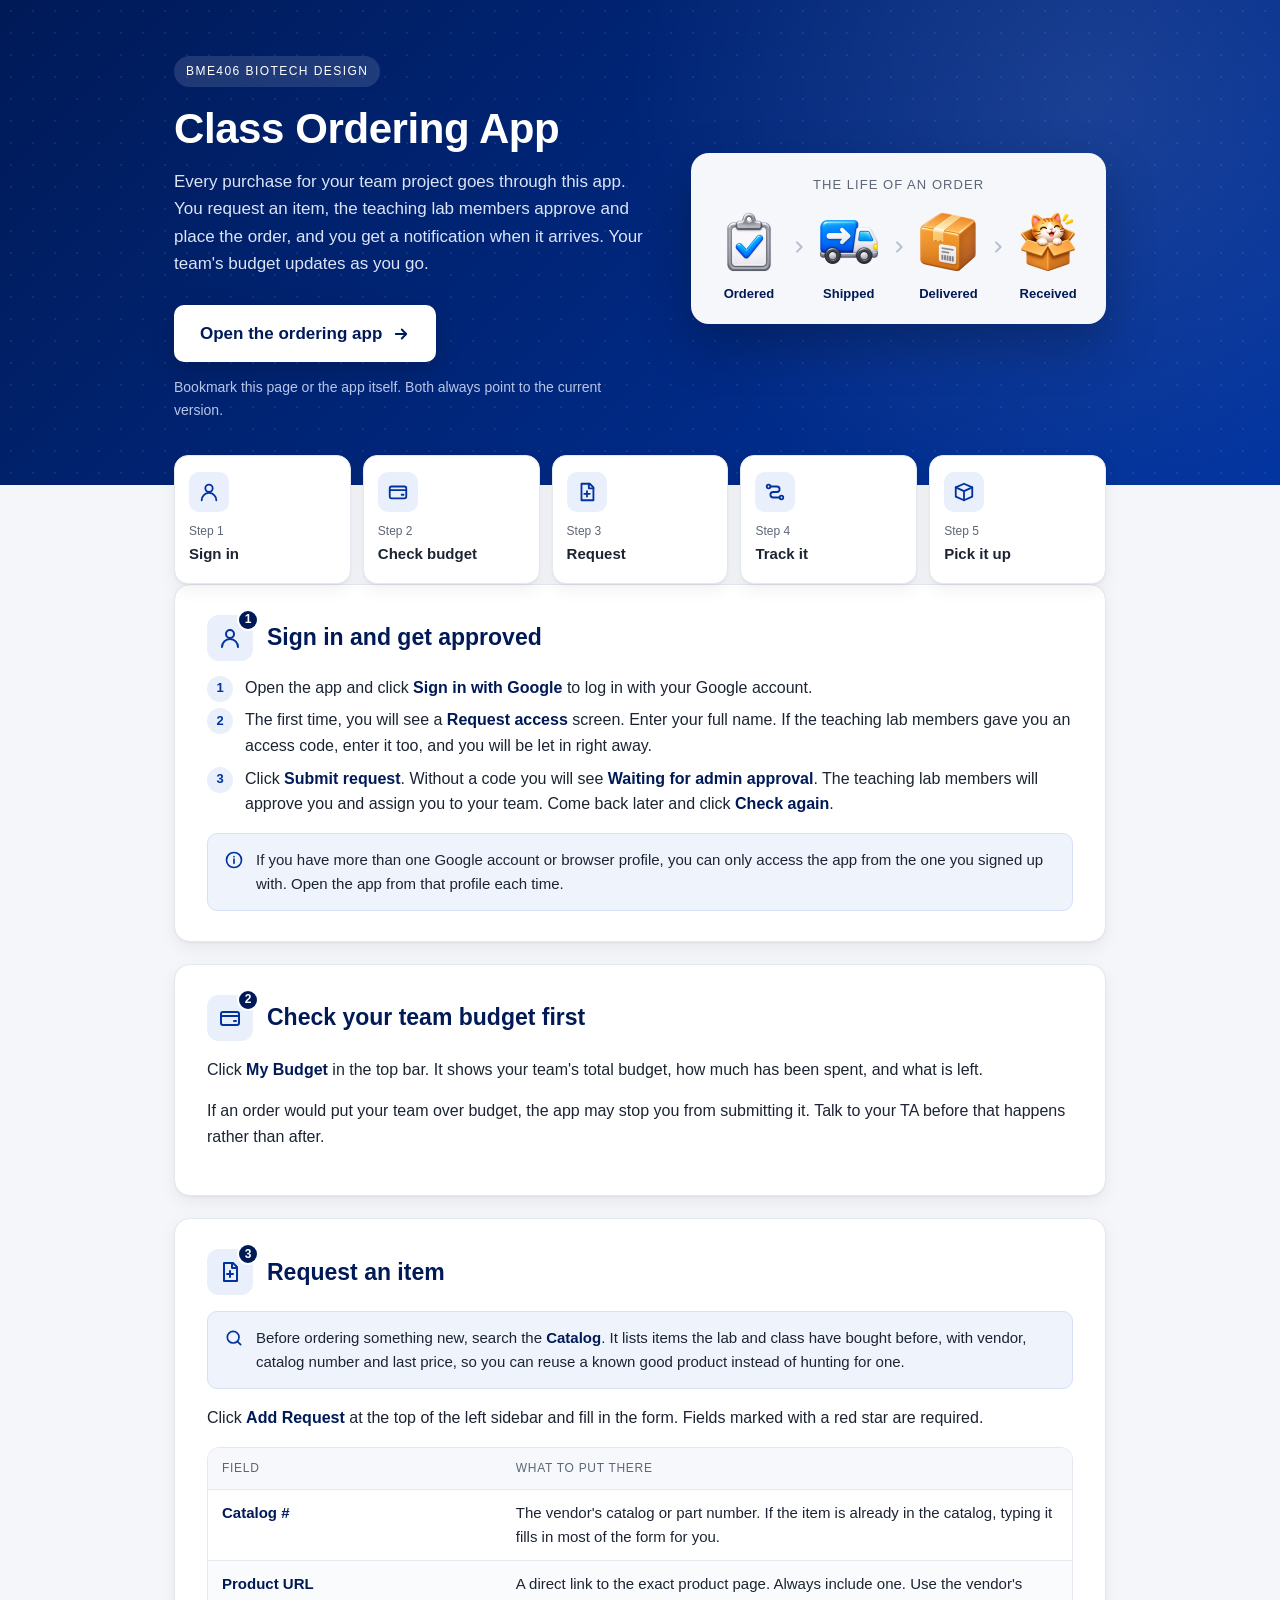
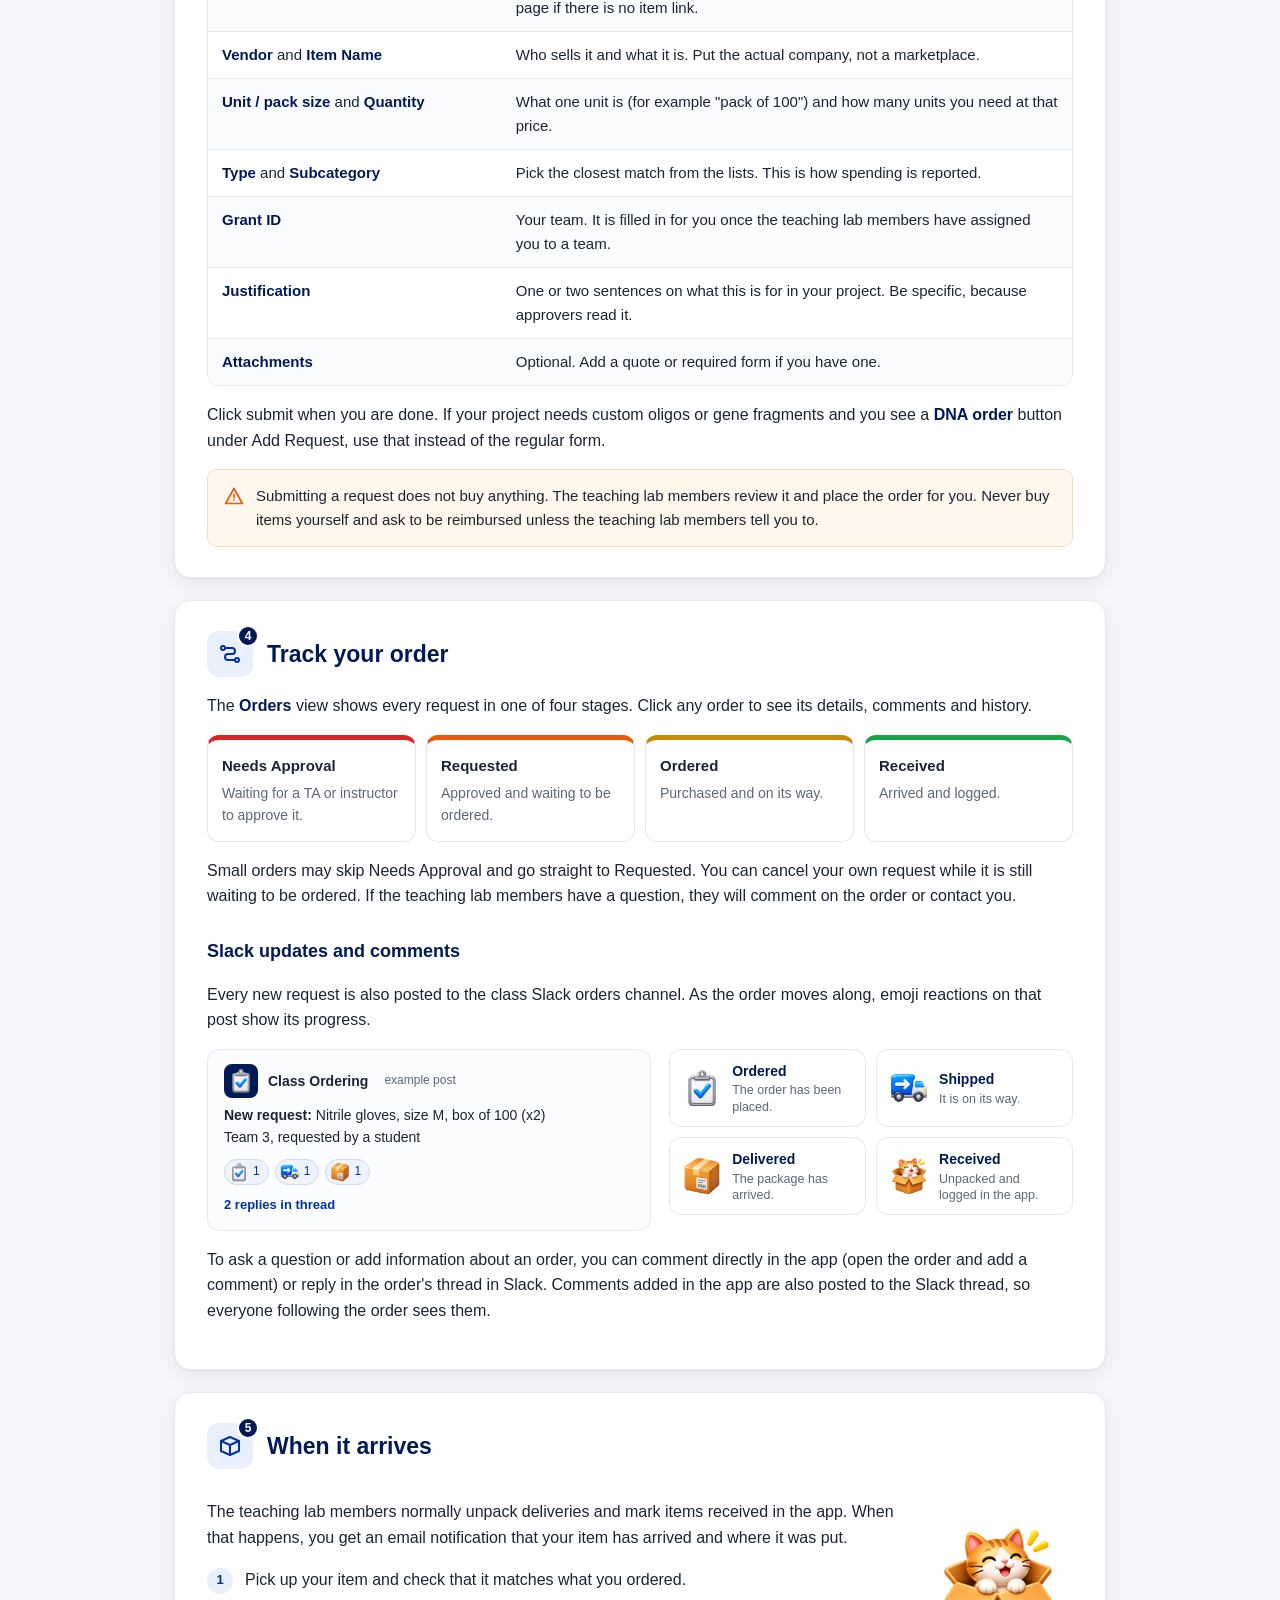
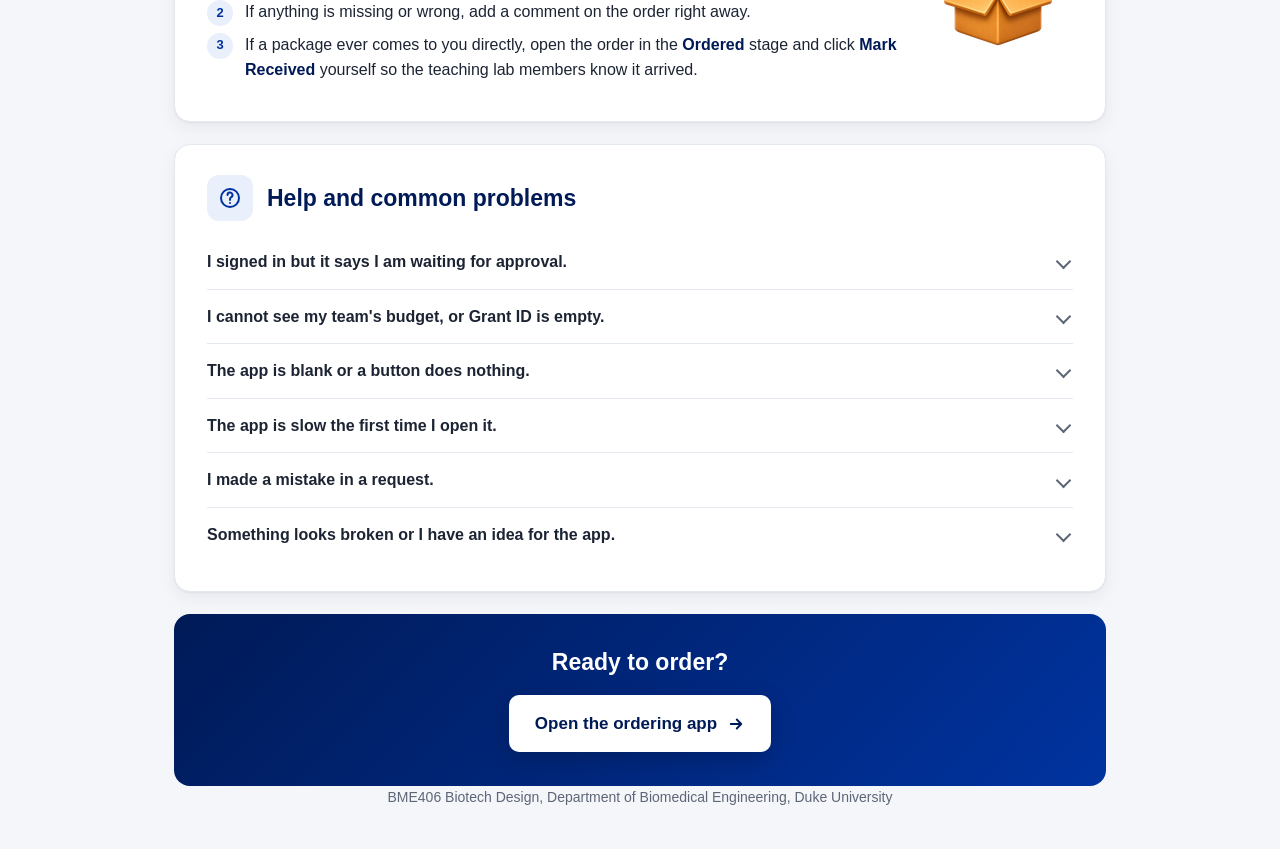
==== commit a032b112: "Add files via upload" ====
--- a/ordering/index.html
+++ b/ordering/index.html
@@ -172,9 +172,9 @@
         <svg class="jarrow" viewBox="0 0 24 24" fill="none" stroke="currentColor" stroke-width="3" stroke-linecap="round" stroke-linejoin="round"><path d="M9 5l7 7-7 7"/></svg>
         <div class="jstep"><img src="img/shipped.png" alt="" width="64" height="64"><span>Shipped</span></div>
         <svg class="jarrow" viewBox="0 0 24 24" fill="none" stroke="currentColor" stroke-width="3" stroke-linecap="round" stroke-linejoin="round"><path d="M9 5l7 7-7 7"/></svg>
-        <div class="jstep cat"><img src="img/delivered.png" alt="" width="64" height="64"><span>Delivered</span></div>
+        <div class="jstep"><img src="img/delivered.png" alt="" width="64" height="64"><span>Delivered</span></div>
         <svg class="jarrow" viewBox="0 0 24 24" fill="none" stroke="currentColor" stroke-width="3" stroke-linecap="round" stroke-linejoin="round"><path d="M9 5l7 7-7 7"/></svg>
-        <div class="jstep"><img src="img/received.png" alt="" width="64" height="64"><span>Received</span></div>
+        <div class="jstep cat"><img src="img/received.png" alt="" width="64" height="64"><span>Received</span></div>
       </div>
     </div>
   </div>
@@ -274,7 +274,7 @@
           <li>If a package ever comes to you directly, open the order in the <span class="ui">Ordered</span> stage and click <span class="ui">Mark Received</span> yourself so the teaching lab members know it arrived.</li>
         </ol>
       </div>
-      <img src="img/delivered.png" alt="A happy cat in an open delivery box" width="128" height="128">
+      <img src="img/received.png" alt="A happy cat in an open delivery box" width="128" height="128">
     </div>
   </section>
 
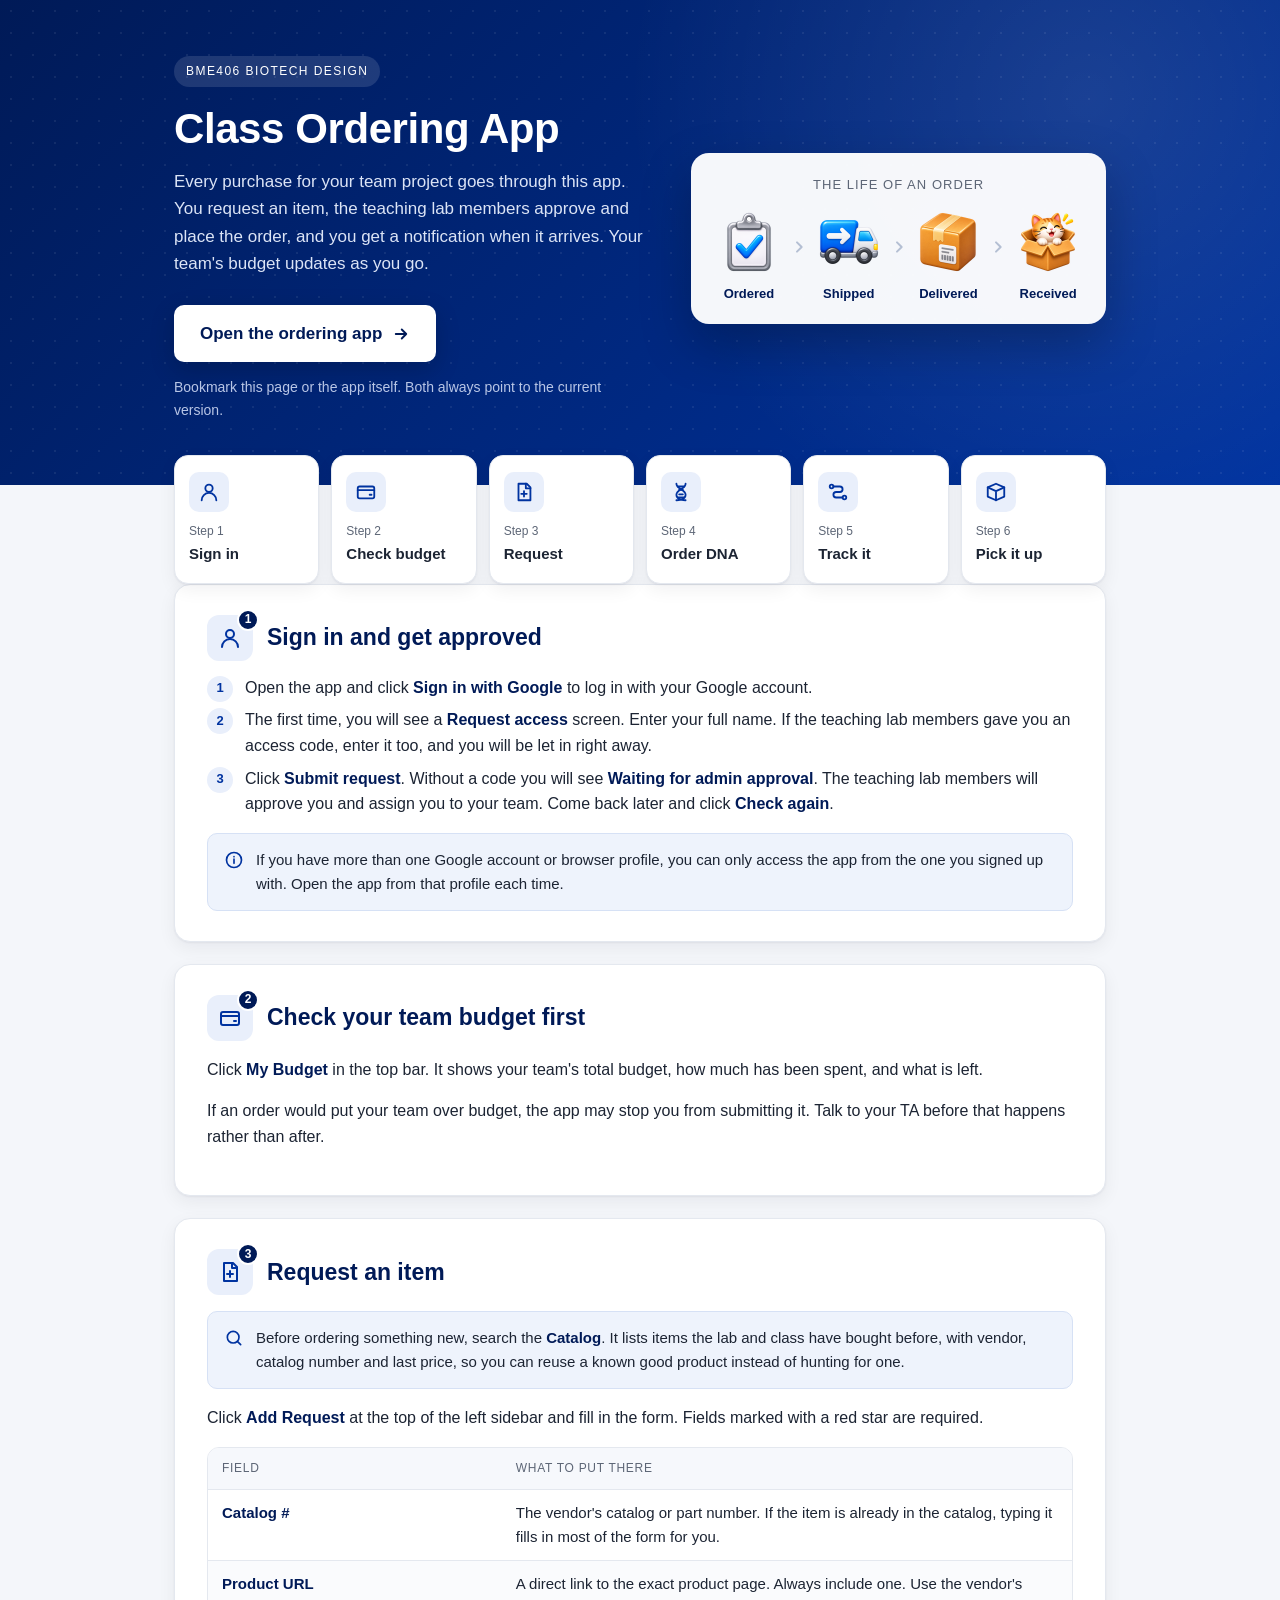
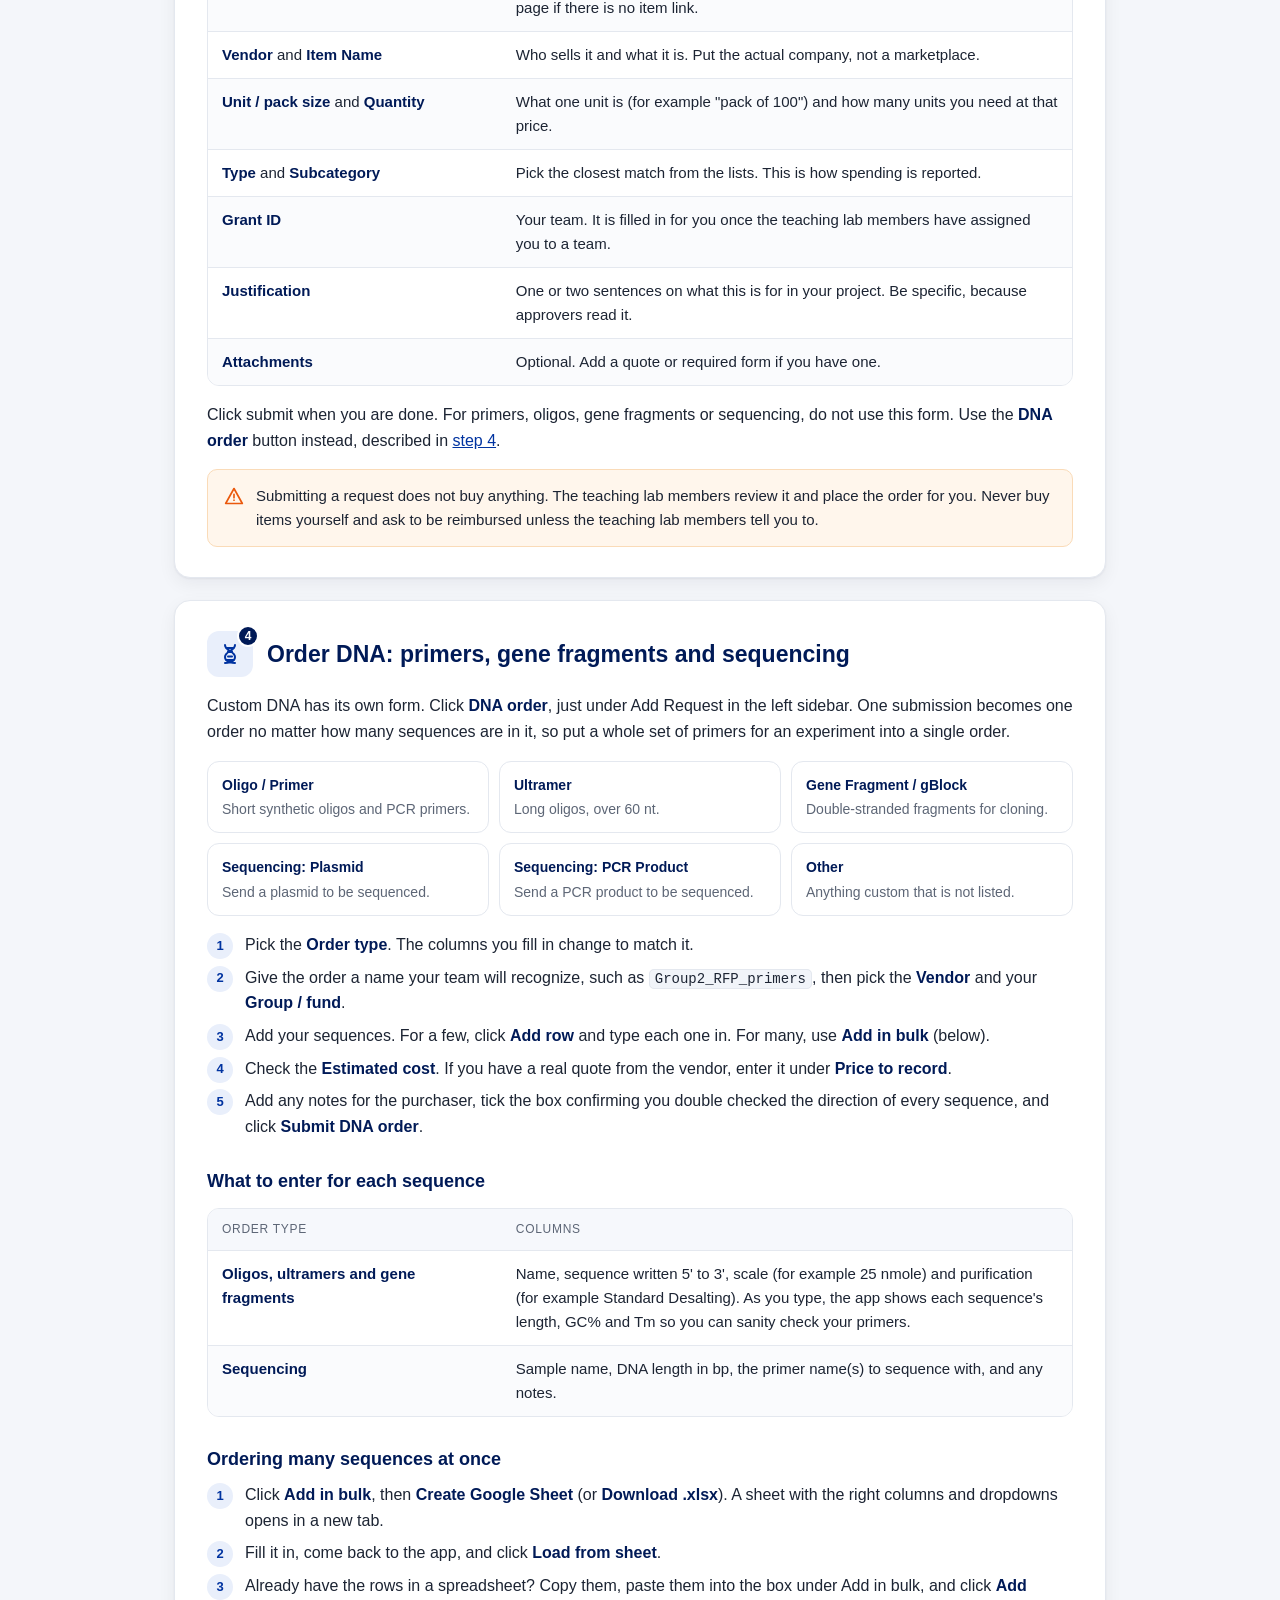
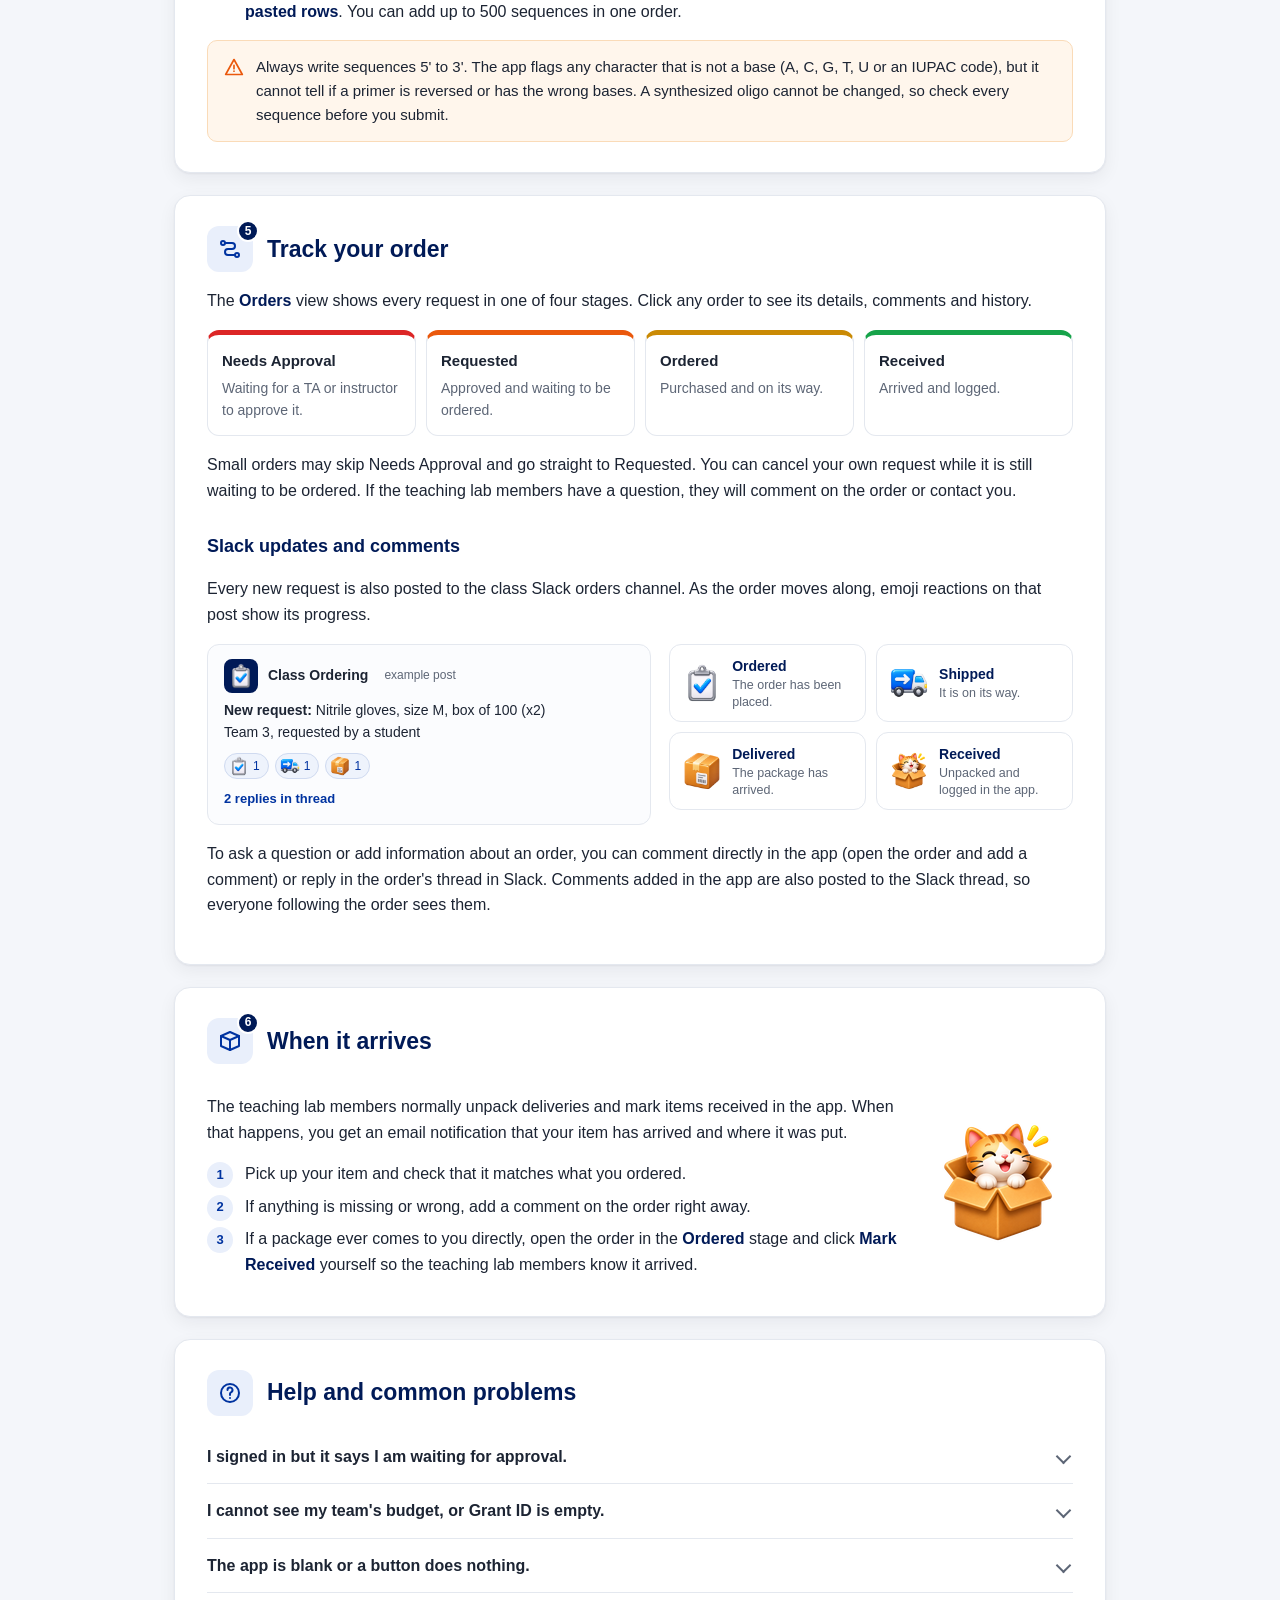
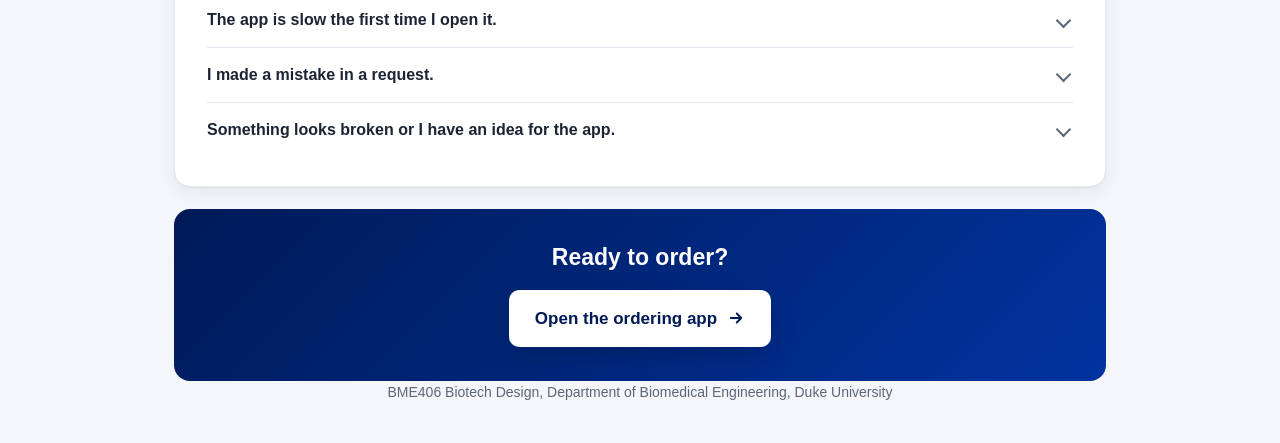
==== commit bc14f5fd: "Add files via upload" ====
--- a/ordering/index.html
+++ b/ordering/index.html
@@ -62,7 +62,7 @@
 
   /* Step overview */
   .overview { margin-top: -30px; position: relative; z-index: 2; }
-  .steps { display: grid; grid-template-columns: repeat(5, 1fr); gap: 12px; }
+  .steps { display: grid; grid-template-columns: repeat(6, 1fr); gap: 12px; }
   .step-card { background: var(--card); border: 1px solid var(--line); border-radius: 14px; padding: 16px 14px; text-decoration: none; color: var(--ink); box-shadow: var(--shadow); transition: transform .15s ease, border-color .15s ease; }
   .step-card:hover { transform: translateY(-2px); border-color: #c7d3ea; }
   .step-card .ico { width: 40px; height: 40px; border-radius: 10px; background: var(--sky); color: var(--royal); display: flex; align-items: center; justify-content: center; margin-bottom: 10px; }
@@ -121,6 +121,10 @@
   .legend b { display: block; color: var(--navy); font-size: 14px; }
   .legend small { color: var(--muted); font-size: 12.5px; line-height: 1.35; display: block; }
 
+  .types { display: grid; grid-template-columns: repeat(3, 1fr); gap: 10px; margin: 14px 0 16px; }
+  .types div { border: 1px solid var(--line); border-radius: 12px; padding: 12px 14px; font-size: 14px; color: var(--muted); }
+  .types b { display: block; color: var(--navy); font-size: 14px; margin-bottom: 2px; }
+  code { font-family: "Courier New", monospace; background: #f1f4f9; border: 1px solid var(--line); border-radius: 5px; padding: 1px 5px; font-size: 14px; }
   details { border-top: 1px solid var(--line); }
   details:first-of-type { border-top: 0; }
   summary { cursor: pointer; font-weight: bold; list-style: none; padding: 14px 0; display: flex; justify-content: space-between; gap: 16px; align-items: center; }
@@ -145,6 +149,7 @@
     .steps { grid-template-columns: 1fr 1fr; }
     section { padding: 22px 18px; }
     .pipe, .legend { grid-template-columns: 1fr 1fr; }
+    .types { grid-template-columns: 1fr 1fr; }
     .split { grid-template-columns: 1fr; }
     .split img { width: 96px; height: 96px; order: -1; }
     .jstep img { width: 48px; height: 48px; }
@@ -185,8 +190,9 @@
     <a class="step-card" href="#signin"><div class="ico"><svg viewBox="0 0 24 24" fill="none" stroke="currentColor" stroke-width="2" stroke-linecap="round" stroke-linejoin="round"><circle cx="12" cy="8" r="4"/><path d="M4 21a8 8 0 0 1 16 0"/></svg></div><small>Step 1</small><b>Sign in</b></a>
     <a class="step-card" href="#budget"><div class="ico"><svg viewBox="0 0 24 24" fill="none" stroke="currentColor" stroke-width="2" stroke-linecap="round" stroke-linejoin="round"><rect x="3" y="6" width="18" height="13" rx="2"/><path d="M3 10h18M16 15h2"/></svg></div><small>Step 2</small><b>Check budget</b></a>
     <a class="step-card" href="#request"><div class="ico"><svg viewBox="0 0 24 24" fill="none" stroke="currentColor" stroke-width="2" stroke-linecap="round" stroke-linejoin="round"><path d="M6 3h9l4 4v14H6z"/><path d="M14 3v5h5M12 11v6M9 14h6"/></svg></div><small>Step 3</small><b>Request</b></a>
-    <a class="step-card" href="#track"><div class="ico"><svg viewBox="0 0 24 24" fill="none" stroke="currentColor" stroke-width="2" stroke-linecap="round" stroke-linejoin="round"><circle cx="5" cy="6" r="2"/><circle cx="19" cy="18" r="2"/><path d="M7 6h7a3 3 0 0 1 0 6H10a3 3 0 0 0 0 6h7"/></svg></div><small>Step 4</small><b>Track it</b></a>
-    <a class="step-card" href="#receive"><div class="ico"><svg viewBox="0 0 24 24" fill="none" stroke="currentColor" stroke-width="2" stroke-linecap="round" stroke-linejoin="round"><path d="M3 7l9-4 9 4v10l-9 4-9-4z"/><path d="M3 7l9 4 9-4M12 11v10"/></svg></div><small>Step 5</small><b>Pick it up</b></a>
+    <a class="step-card" href="#dna"><div class="ico"><svg viewBox="0 0 24 24" fill="none" stroke="currentColor" stroke-width="2" stroke-linecap="round" stroke-linejoin="round"><path d="M7 3c0 6 10 6 10 12s-10 6-10 6M17 3c0 6-10 6-10 12s10 6 10 6"/><path d="M8.5 6h7M8.5 18h7M10 9.5h4M10 14.5h4"/></svg></div><small>Step 4</small><b>Order DNA</b></a>
+    <a class="step-card" href="#track"><div class="ico"><svg viewBox="0 0 24 24" fill="none" stroke="currentColor" stroke-width="2" stroke-linecap="round" stroke-linejoin="round"><circle cx="5" cy="6" r="2"/><circle cx="19" cy="18" r="2"/><path d="M7 6h7a3 3 0 0 1 0 6H10a3 3 0 0 0 0 6h7"/></svg></div><small>Step 5</small><b>Track it</b></a>
+    <a class="step-card" href="#receive"><div class="ico"><svg viewBox="0 0 24 24" fill="none" stroke="currentColor" stroke-width="2" stroke-linecap="round" stroke-linejoin="round"><path d="M3 7l9-4 9 4v10l-9 4-9-4z"/><path d="M3 7l9 4 9-4M12 11v10"/></svg></div><small>Step 6</small><b>Pick it up</b></a>
   </nav>
 </div>
 
@@ -225,12 +231,49 @@
         <tr><td><span class="ui">Attachments</span></td><td>Optional. Add a quote or required form if you have one.</td></tr>
       </tbody>
     </table>
-    <p>Click submit when you are done. If your project needs custom oligos or gene fragments and you see a <span class="ui">DNA order</span> button under Add Request, use that instead of the regular form.</p>
+    <p>Click submit when you are done. For primers, oligos, gene fragments or sequencing, do not use this form. Use the <span class="ui">DNA order</span> button instead, described in <a href="#dna">step 4</a>.</p>
     <div class="warn"><svg viewBox="0 0 24 24" fill="none" stroke="currentColor" stroke-width="2" stroke-linecap="round" stroke-linejoin="round"><path d="M12 3l10 18H2z"/><path d="M12 10v4M12 17h.01"/></svg><div>Submitting a request does not buy anything. The teaching lab members review it and place the order for you. Never buy items yourself and ask to be reimbursed unless the teaching lab members tell you to.</div></div>
   </section>
 
+  <section id="dna">
+    <div class="sec-head"><div class="ico"><svg viewBox="0 0 24 24" fill="none" stroke="currentColor" stroke-width="2" stroke-linecap="round" stroke-linejoin="round"><path d="M7 3c0 6 10 6 10 12s-10 6-10 6M17 3c0 6-10 6-10 12s10 6 10 6"/><path d="M8.5 6h7M8.5 18h7M10 9.5h4M10 14.5h4"/></svg><i>4</i></div><h2>Order DNA: primers, gene fragments and sequencing</h2></div>
+    <p>Custom DNA has its own form. Click <span class="ui">DNA order</span>, just under Add Request in the left sidebar. One submission becomes one order no matter how many sequences are in it, so put a whole set of primers for an experiment into a single order.</p>
+    <div class="types">
+      <div><b>Oligo / Primer</b>Short synthetic oligos and PCR primers.</div>
+      <div><b>Ultramer</b>Long oligos, over 60 nt.</div>
+      <div><b>Gene Fragment / gBlock</b>Double-stranded fragments for cloning.</div>
+      <div><b>Sequencing: Plasmid</b>Send a plasmid to be sequenced.</div>
+      <div><b>Sequencing: PCR Product</b>Send a PCR product to be sequenced.</div>
+      <div><b>Other</b>Anything custom that is not listed.</div>
+    </div>
+    <ol class="nice">
+      <li>Pick the <span class="ui">Order type</span>. The columns you fill in change to match it.</li>
+      <li>Give the order a name your team will recognize, such as <code>Group2_RFP_primers</code>, then pick the <span class="ui">Vendor</span> and your <span class="ui">Group / fund</span>.</li>
+      <li>Add your sequences. For a few, click <span class="ui">Add row</span> and type each one in. For many, use <span class="ui">Add in bulk</span> (below).</li>
+      <li>Check the <span class="ui">Estimated cost</span>. If you have a real quote from the vendor, enter it under <span class="ui">Price to record</span>.</li>
+      <li>Add any notes for the purchaser, tick the box confirming you double checked the direction of every sequence, and click <span class="ui">Submit DNA order</span>.</li>
+    </ol>
+
+    <h3>What to enter for each sequence</h3>
+    <table>
+      <thead><tr><th>Order type</th><th>Columns</th></tr></thead>
+      <tbody>
+        <tr><td><span class="ui">Oligos, ultramers and gene fragments</span></td><td>Name, sequence written 5' to 3', scale (for example 25 nmole) and purification (for example Standard Desalting). As you type, the app shows each sequence's length, GC% and Tm so you can sanity check your primers.</td></tr>
+        <tr><td><span class="ui">Sequencing</span></td><td>Sample name, DNA length in bp, the primer name(s) to sequence with, and any notes.</td></tr>
+      </tbody>
+    </table>
+
+    <h3>Ordering many sequences at once</h3>
+    <ol class="nice">
+      <li>Click <span class="ui">Add in bulk</span>, then <span class="ui">Create Google Sheet</span> (or <span class="ui">Download .xlsx</span>). A sheet with the right columns and dropdowns opens in a new tab.</li>
+      <li>Fill it in, come back to the app, and click <span class="ui">Load from sheet</span>.</li>
+      <li>Already have the rows in a spreadsheet? Copy them, paste them into the box under Add in bulk, and click <span class="ui">Add pasted rows</span>. You can add up to 500 sequences in one order.</li>
+    </ol>
+    <div class="warn"><svg viewBox="0 0 24 24" fill="none" stroke="currentColor" stroke-width="2" stroke-linecap="round" stroke-linejoin="round"><path d="M12 3l10 18H2z"/><path d="M12 10v4M12 17h.01"/></svg><div>Always write sequences 5' to 3'. The app flags any character that is not a base (A, C, G, T, U or an IUPAC code), but it cannot tell if a primer is reversed or has the wrong bases. A synthesized oligo cannot be changed, so check every sequence before you submit.</div></div>
+  </section>
+
   <section id="track">
-    <div class="sec-head"><div class="ico"><svg viewBox="0 0 24 24" fill="none" stroke="currentColor" stroke-width="2" stroke-linecap="round" stroke-linejoin="round"><circle cx="5" cy="6" r="2"/><circle cx="19" cy="18" r="2"/><path d="M7 6h7a3 3 0 0 1 0 6H10a3 3 0 0 0 0 6h7"/></svg><i>4</i></div><h2>Track your order</h2></div>
+    <div class="sec-head"><div class="ico"><svg viewBox="0 0 24 24" fill="none" stroke="currentColor" stroke-width="2" stroke-linecap="round" stroke-linejoin="round"><circle cx="5" cy="6" r="2"/><circle cx="19" cy="18" r="2"/><path d="M7 6h7a3 3 0 0 1 0 6H10a3 3 0 0 0 0 6h7"/></svg><i>5</i></div><h2>Track your order</h2></div>
     <p>The <span class="ui">Orders</span> view shows every request in one of four stages. Click any order to see its details, comments and history.</p>
     <div class="pipe">
       <div class="stage s1"><b>Needs Approval</b>Waiting for a TA or instructor to approve it.</div>
@@ -264,7 +307,7 @@
   </section>
 
   <section id="receive">
-    <div class="sec-head"><div class="ico"><svg viewBox="0 0 24 24" fill="none" stroke="currentColor" stroke-width="2" stroke-linecap="round" stroke-linejoin="round"><path d="M3 7l9-4 9 4v10l-9 4-9-4z"/><path d="M3 7l9 4 9-4M12 11v10"/></svg><i>5</i></div><h2>When it arrives</h2></div>
+    <div class="sec-head"><div class="ico"><svg viewBox="0 0 24 24" fill="none" stroke="currentColor" stroke-width="2" stroke-linecap="round" stroke-linejoin="round"><path d="M3 7l9-4 9 4v10l-9 4-9-4z"/><path d="M3 7l9 4 9-4M12 11v10"/></svg><i>6</i></div><h2>When it arrives</h2></div>
     <div class="split">
       <div>
         <p>The teaching lab members normally unpack deliveries and mark items received in the app. When that happens, you get an email notification that your item has arrived and where it was put.</p>
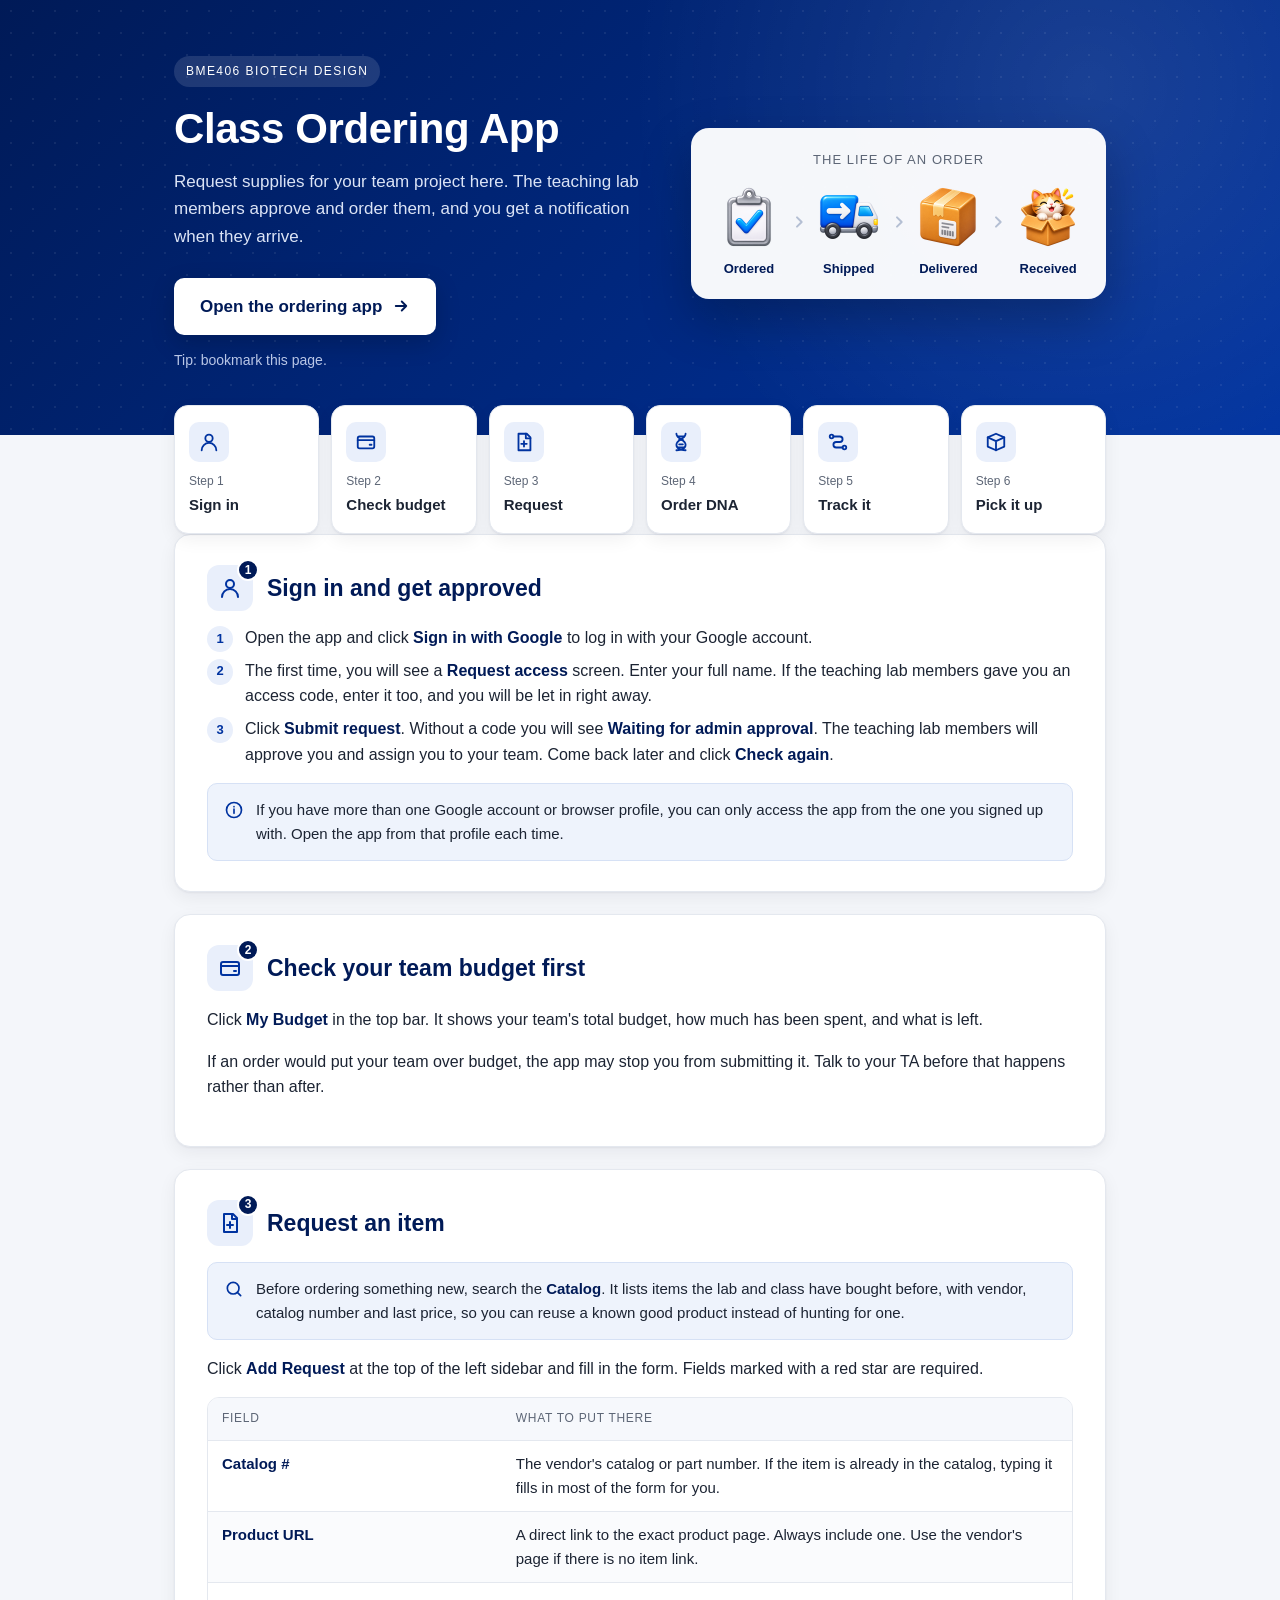
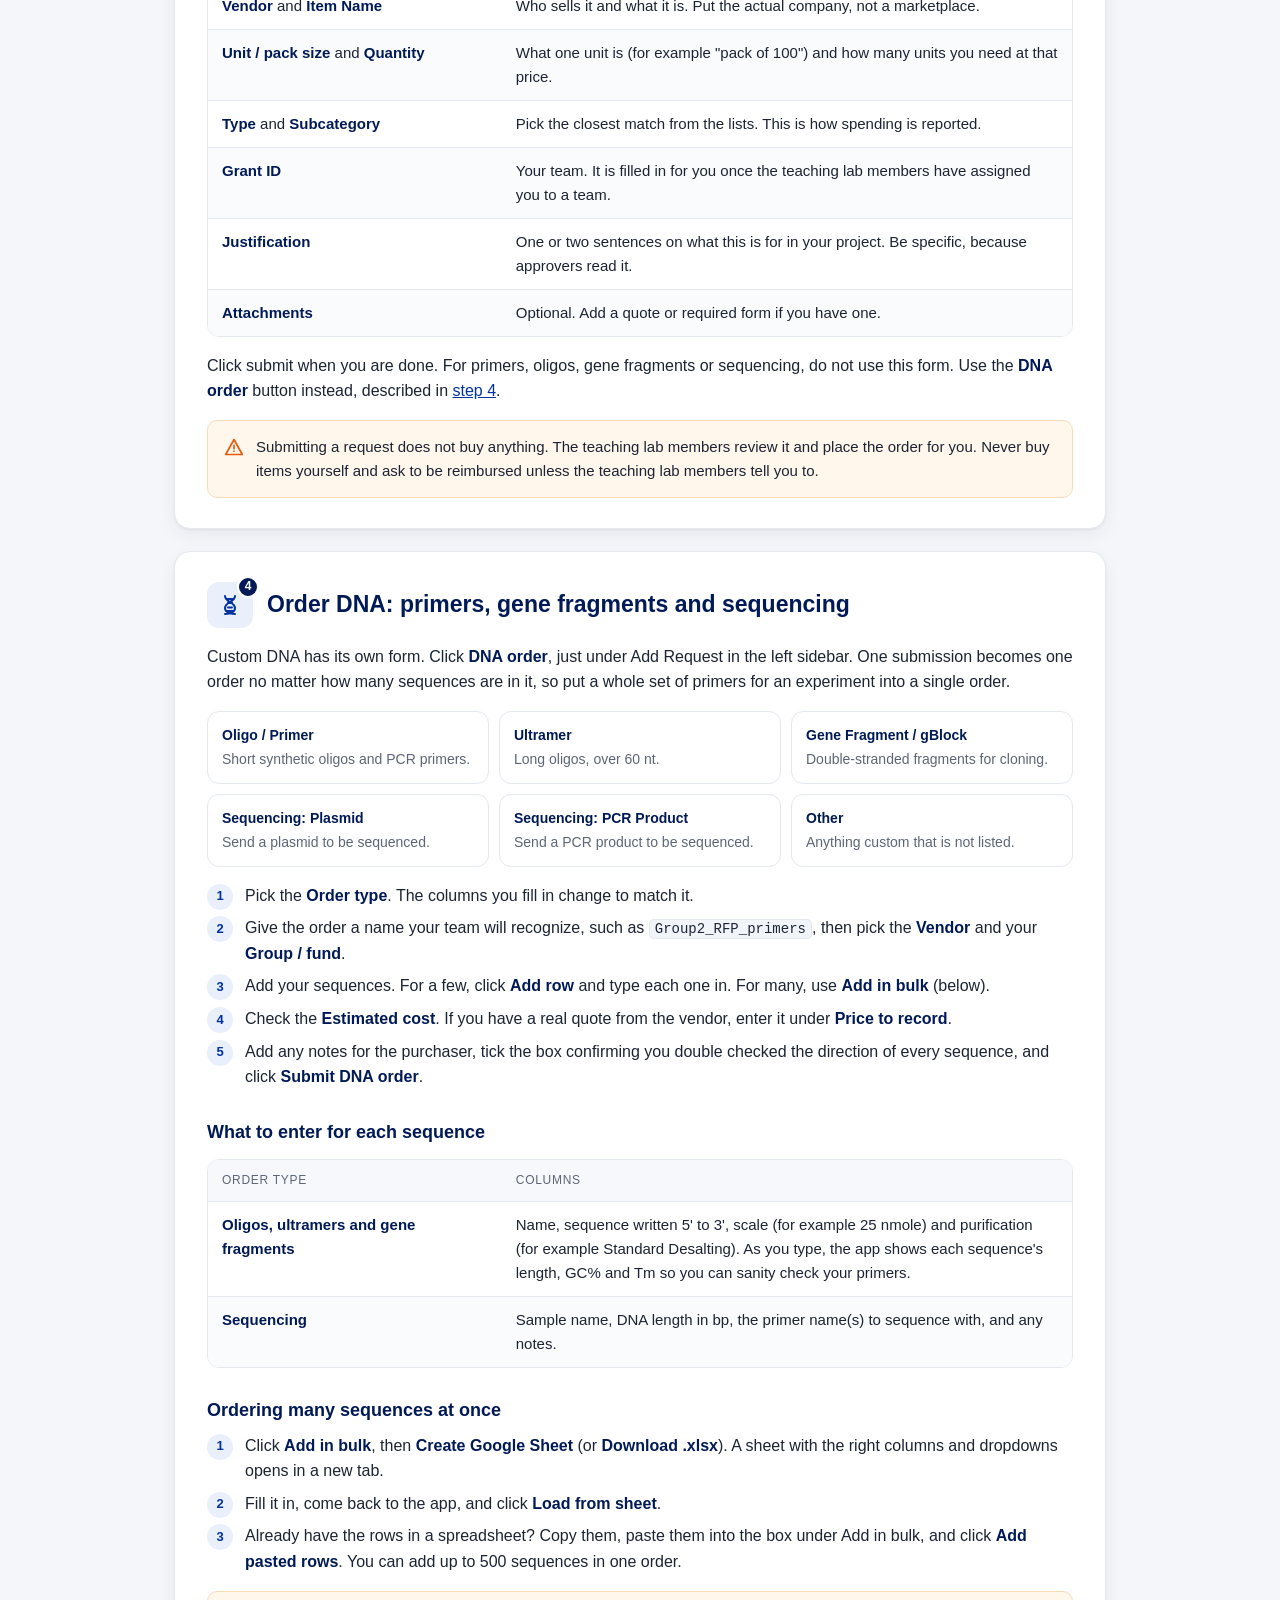
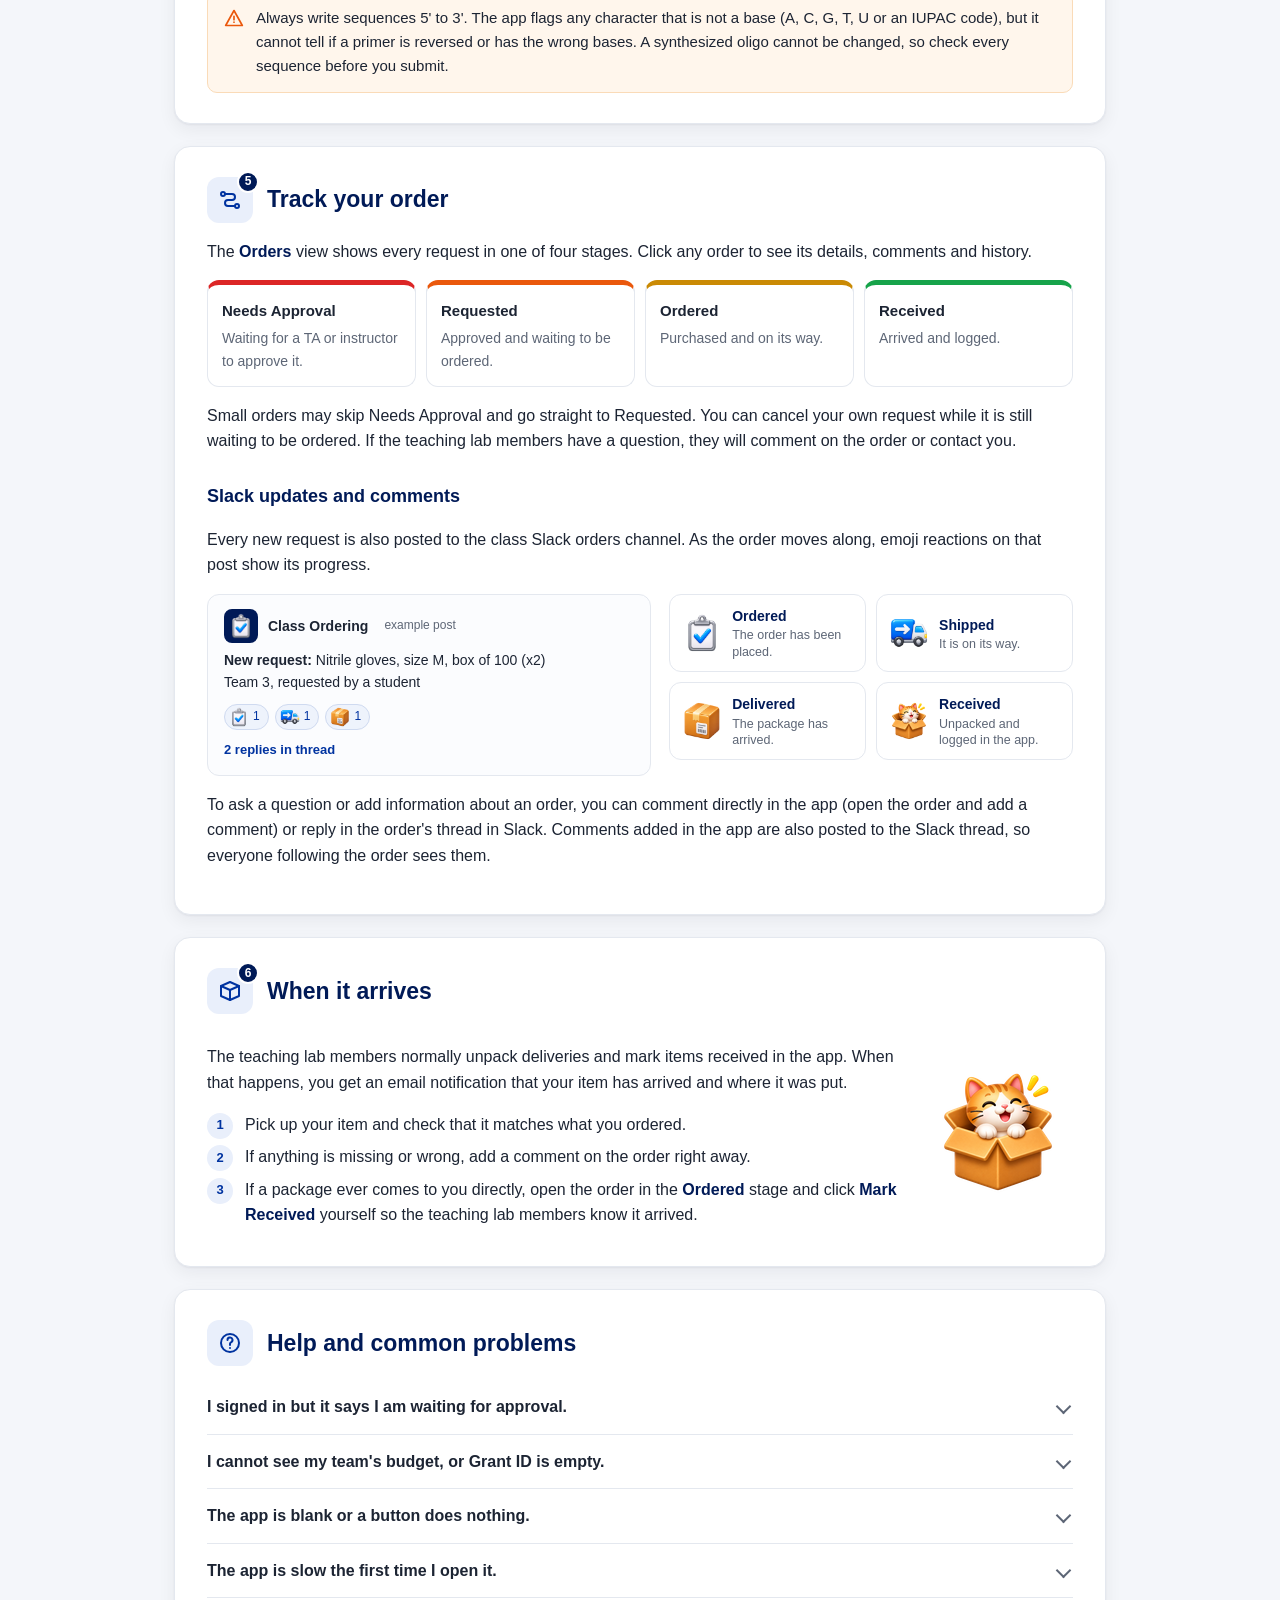
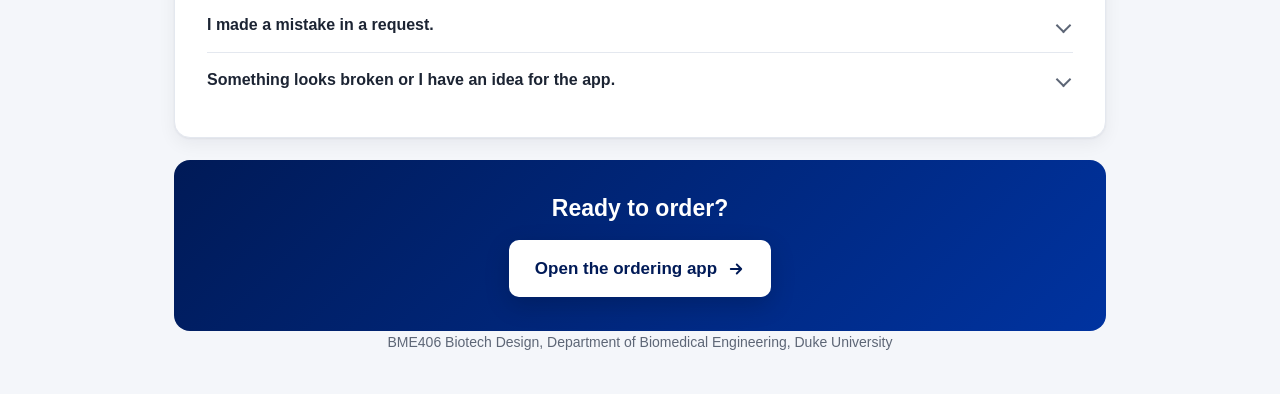
==== commit d09b0dd4: "Add files via upload" ====
--- a/ordering/index.html
+++ b/ordering/index.html
@@ -165,10 +165,10 @@
     <div>
       <p class="eyebrow">BME406 Biotech Design</p>
       <h1>Class Ordering App</h1>
-      <p class="lead">Every purchase for your team project goes through this app. You request an item, the teaching lab members approve and place the order, and you get a notification when it arrives. Your team's budget updates as you go.</p>
+      <p class="lead">Request supplies for your team project here. The teaching lab members approve and order them, and you get a notification when they arrive.</p>
       <a class="btn" href="/ordering-app/">Open the ordering app
         <svg viewBox="0 0 24 24" fill="none" stroke="currentColor" stroke-width="2.5" stroke-linecap="round" stroke-linejoin="round"><path d="M5 12h14M13 6l6 6-6 6"/></svg></a>
-      <span class="btn-note">Bookmark this page or the app itself. Both always point to the current version.</span>
+      <span class="btn-note">Tip: bookmark this page.</span>
     </div>
     <div class="journey" aria-label="How an order moves">
       <p class="journey-title">The life of an order</p>
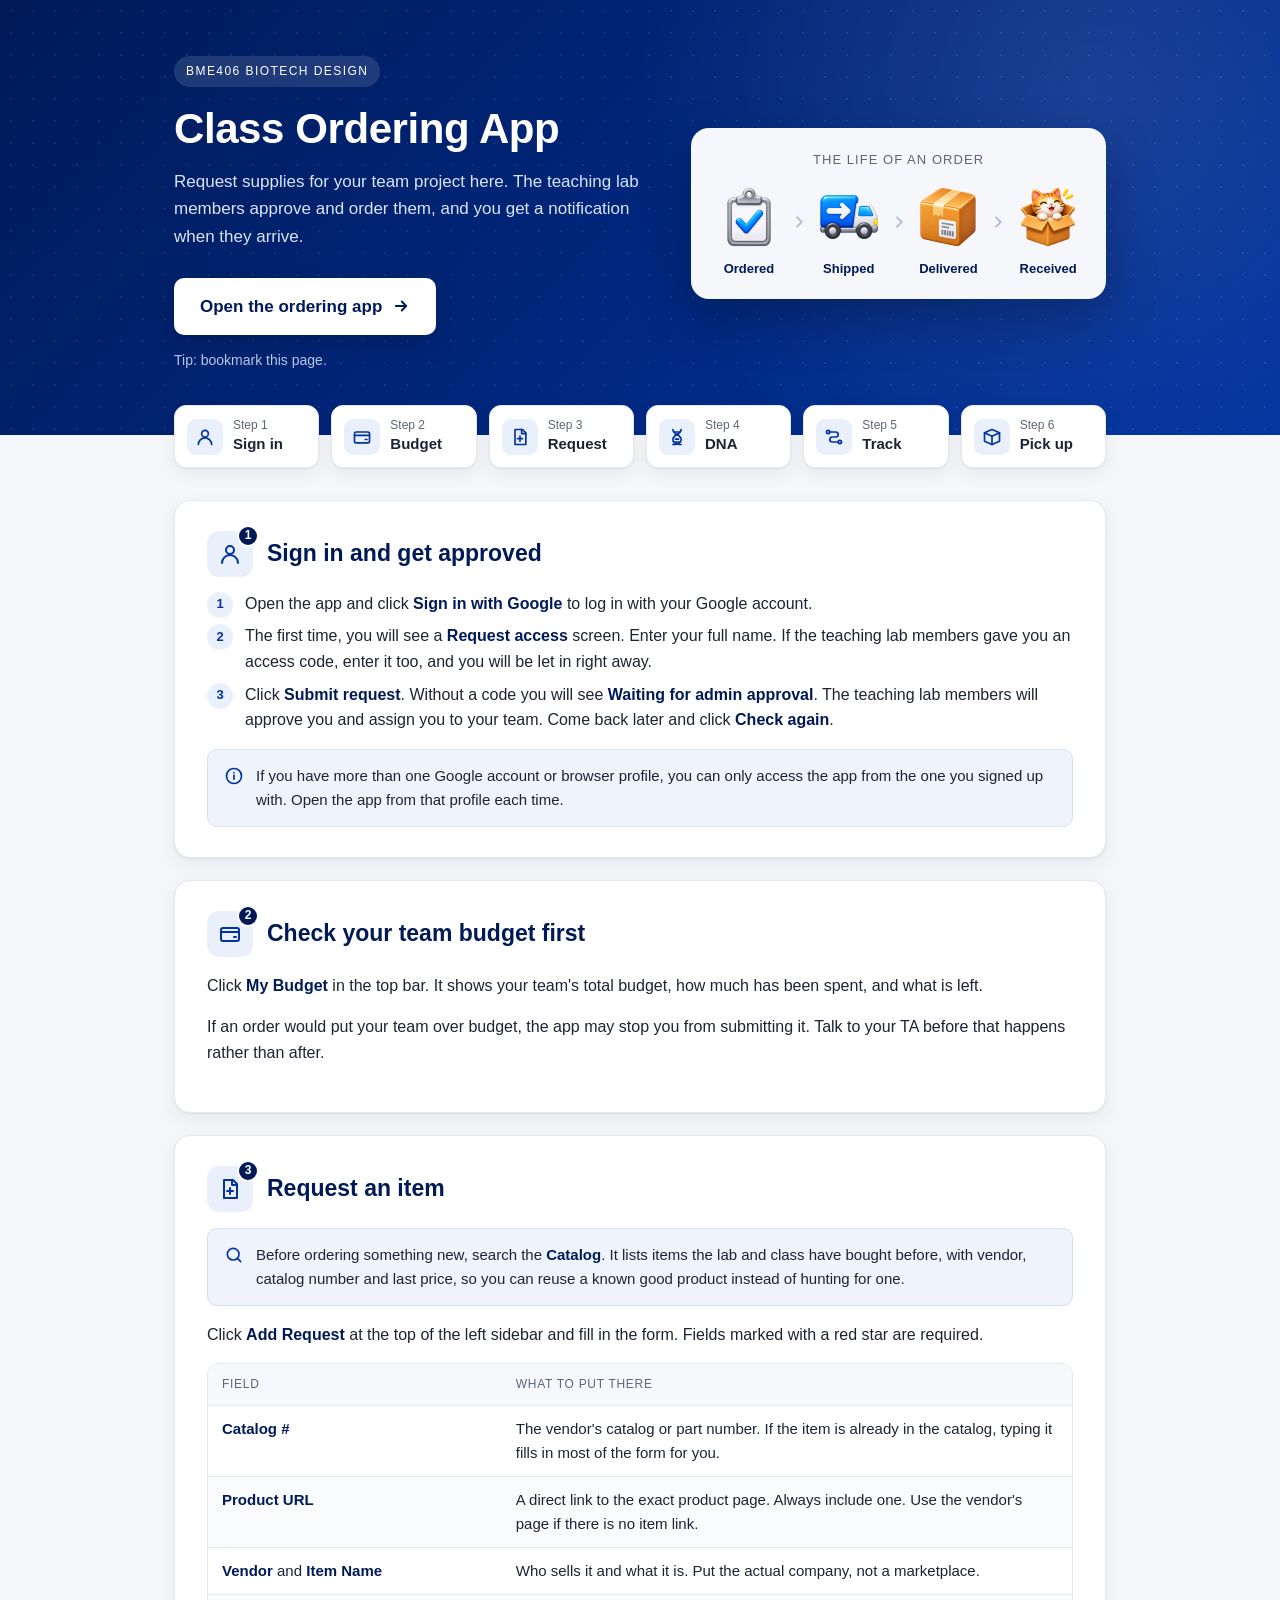
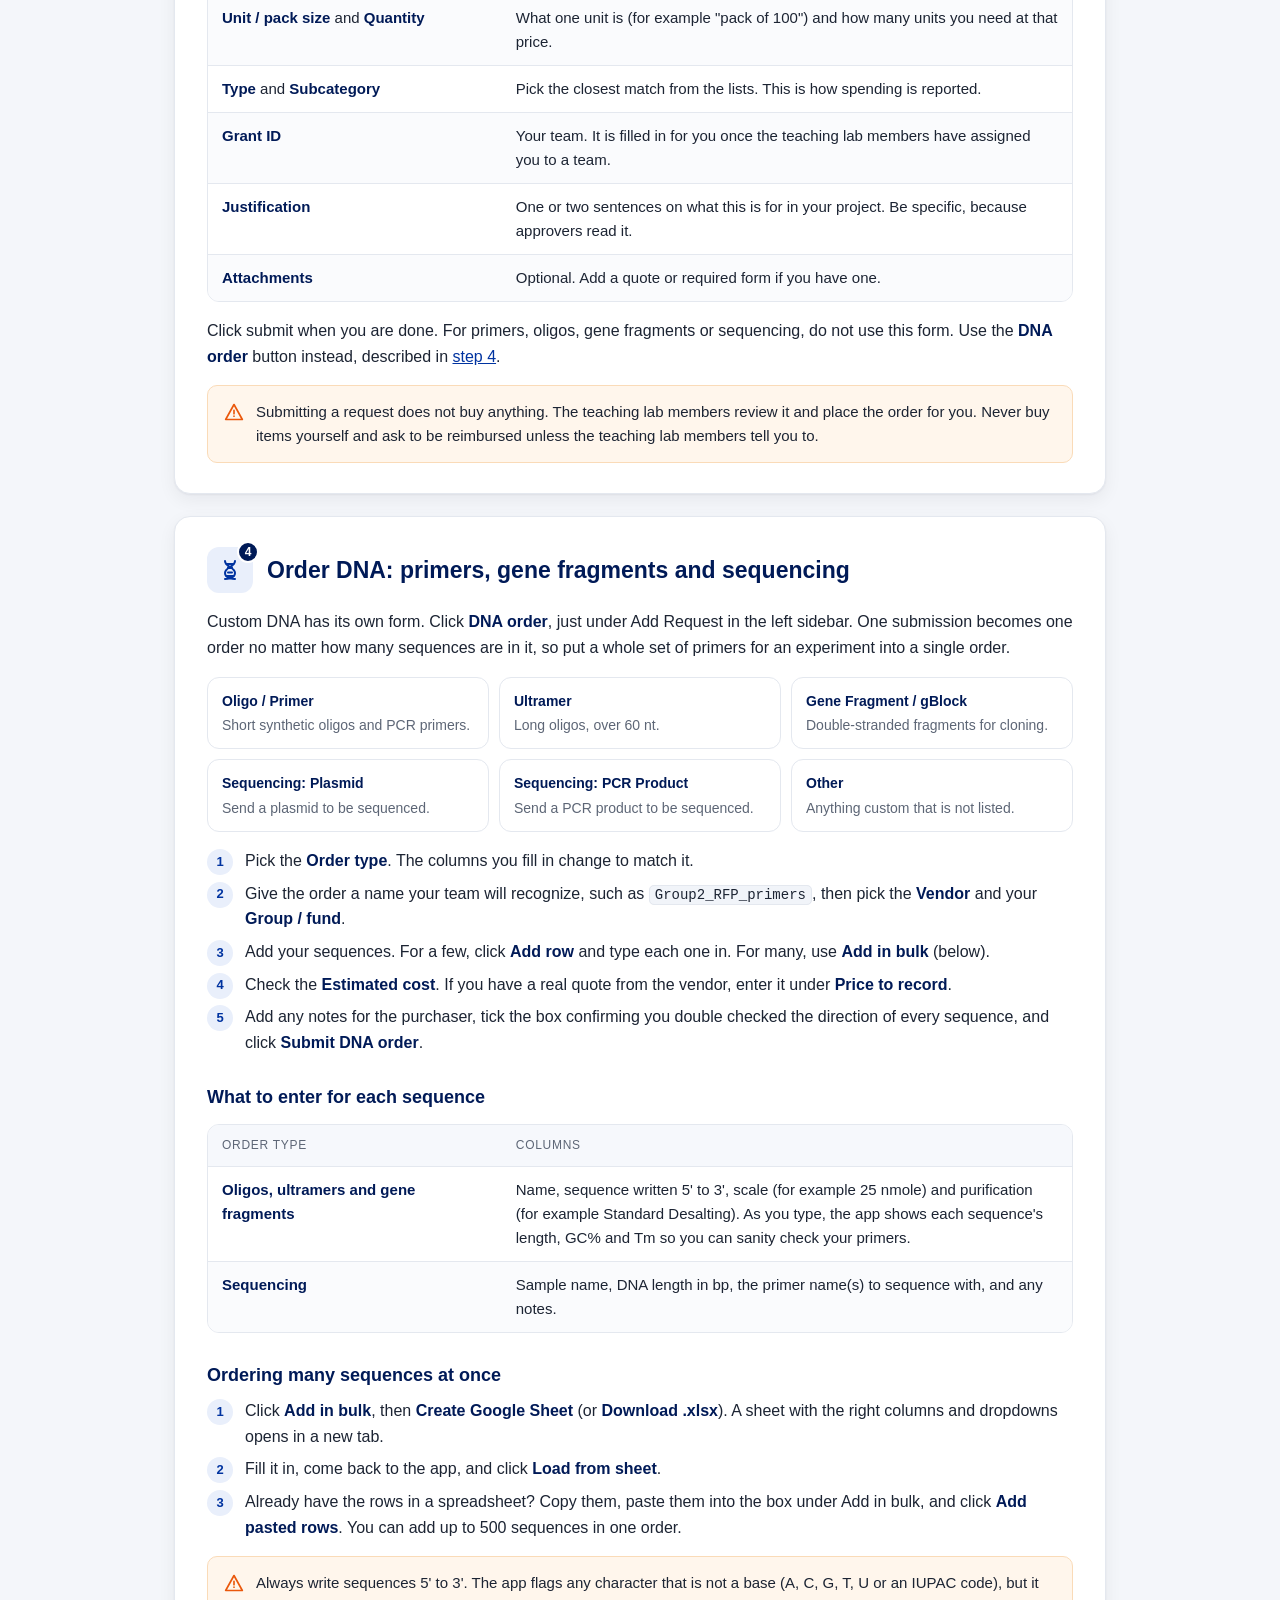
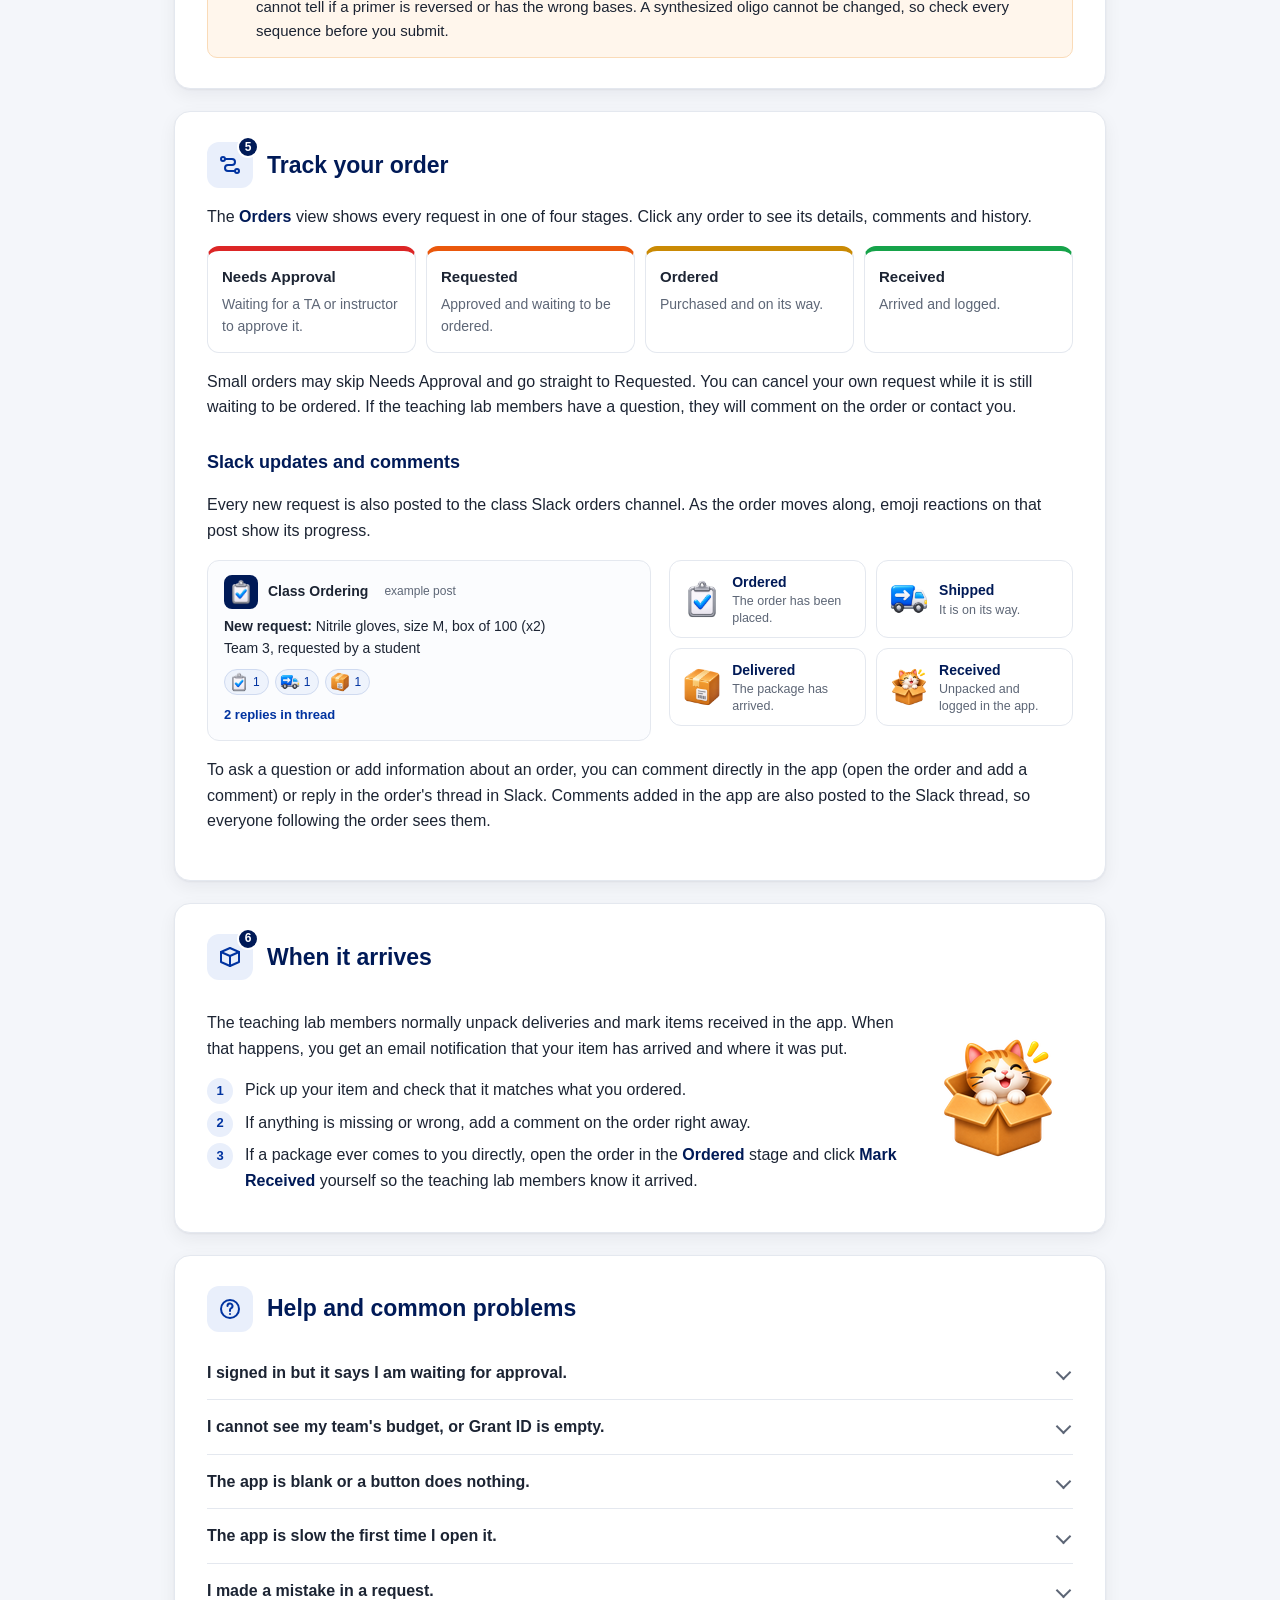
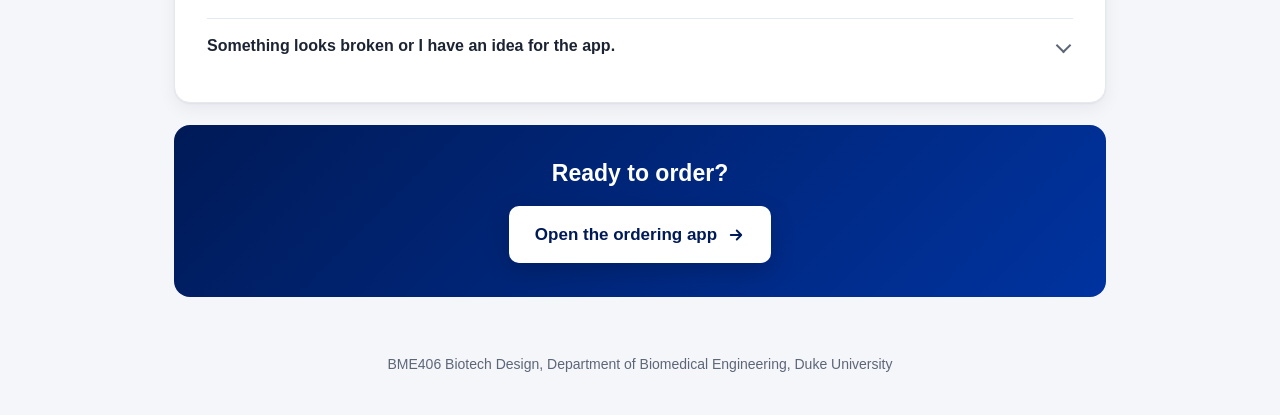
==== commit dbfe27dc: "Add files via upload" ====
--- a/ordering/index.html
+++ b/ordering/index.html
@@ -63,15 +63,16 @@
   /* Step overview */
   .overview { margin-top: -30px; position: relative; z-index: 2; }
   .steps { display: grid; grid-template-columns: repeat(6, 1fr); gap: 12px; }
-  .step-card { background: var(--card); border: 1px solid var(--line); border-radius: 14px; padding: 16px 14px; text-decoration: none; color: var(--ink); box-shadow: var(--shadow); transition: transform .15s ease, border-color .15s ease; }
+  .step-card { display: flex; align-items: center; gap: 10px; background: var(--card); border: 1px solid var(--line); border-radius: 12px; padding: 12px; text-decoration: none; color: var(--ink); box-shadow: var(--shadow); transition: transform .15s ease, border-color .15s ease; }
   .step-card:hover { transform: translateY(-2px); border-color: #c7d3ea; }
-  .step-card .ico { width: 40px; height: 40px; border-radius: 10px; background: var(--sky); color: var(--royal); display: flex; align-items: center; justify-content: center; margin-bottom: 10px; }
-  .step-card .ico svg { width: 22px; height: 22px; }
+  .step-card .ico { flex: none; width: 36px; height: 36px; border-radius: 9px; background: var(--sky); color: var(--royal); display: flex; align-items: center; justify-content: center; }
+  .step-card .ico svg { width: 20px; height: 20px; }
+  .step-card span { min-width: 0; line-height: 1.3; white-space: nowrap; }
   .step-card small { display: block; font-size: 12px; color: var(--muted); }
   .step-card b { font-size: 15px; }
 
   /* Sections */
-  main { padding: 36px 0 56px; }
+  main.wrap { padding-top: 32px; padding-bottom: 56px; }
   section { background: var(--card); border: 1px solid var(--line); border-radius: 16px; padding: 30px 32px; margin-bottom: 22px; scroll-margin-top: 24px; box-shadow: var(--shadow); }
   .sec-head { display: flex; align-items: center; gap: 14px; margin-bottom: 14px; }
   .sec-head .ico { flex: none; width: 46px; height: 46px; border-radius: 12px; background: var(--sky); color: var(--royal); display: flex; align-items: center; justify-content: center; position: relative; }
@@ -187,12 +188,12 @@
 
 <div class="wrap overview">
   <nav class="steps" aria-label="Steps">
-    <a class="step-card" href="#signin"><div class="ico"><svg viewBox="0 0 24 24" fill="none" stroke="currentColor" stroke-width="2" stroke-linecap="round" stroke-linejoin="round"><circle cx="12" cy="8" r="4"/><path d="M4 21a8 8 0 0 1 16 0"/></svg></div><small>Step 1</small><b>Sign in</b></a>
-    <a class="step-card" href="#budget"><div class="ico"><svg viewBox="0 0 24 24" fill="none" stroke="currentColor" stroke-width="2" stroke-linecap="round" stroke-linejoin="round"><rect x="3" y="6" width="18" height="13" rx="2"/><path d="M3 10h18M16 15h2"/></svg></div><small>Step 2</small><b>Check budget</b></a>
-    <a class="step-card" href="#request"><div class="ico"><svg viewBox="0 0 24 24" fill="none" stroke="currentColor" stroke-width="2" stroke-linecap="round" stroke-linejoin="round"><path d="M6 3h9l4 4v14H6z"/><path d="M14 3v5h5M12 11v6M9 14h6"/></svg></div><small>Step 3</small><b>Request</b></a>
-    <a class="step-card" href="#dna"><div class="ico"><svg viewBox="0 0 24 24" fill="none" stroke="currentColor" stroke-width="2" stroke-linecap="round" stroke-linejoin="round"><path d="M7 3c0 6 10 6 10 12s-10 6-10 6M17 3c0 6-10 6-10 12s10 6 10 6"/><path d="M8.5 6h7M8.5 18h7M10 9.5h4M10 14.5h4"/></svg></div><small>Step 4</small><b>Order DNA</b></a>
-    <a class="step-card" href="#track"><div class="ico"><svg viewBox="0 0 24 24" fill="none" stroke="currentColor" stroke-width="2" stroke-linecap="round" stroke-linejoin="round"><circle cx="5" cy="6" r="2"/><circle cx="19" cy="18" r="2"/><path d="M7 6h7a3 3 0 0 1 0 6H10a3 3 0 0 0 0 6h7"/></svg></div><small>Step 5</small><b>Track it</b></a>
-    <a class="step-card" href="#receive"><div class="ico"><svg viewBox="0 0 24 24" fill="none" stroke="currentColor" stroke-width="2" stroke-linecap="round" stroke-linejoin="round"><path d="M3 7l9-4 9 4v10l-9 4-9-4z"/><path d="M3 7l9 4 9-4M12 11v10"/></svg></div><small>Step 6</small><b>Pick it up</b></a>
+    <a class="step-card" href="#signin"><div class="ico"><svg viewBox="0 0 24 24" fill="none" stroke="currentColor" stroke-width="2" stroke-linecap="round" stroke-linejoin="round"><circle cx="12" cy="8" r="4"/><path d="M4 21a8 8 0 0 1 16 0"/></svg></div><span><small>Step 1</small><b>Sign in</b></span></a>
+    <a class="step-card" href="#budget"><div class="ico"><svg viewBox="0 0 24 24" fill="none" stroke="currentColor" stroke-width="2" stroke-linecap="round" stroke-linejoin="round"><rect x="3" y="6" width="18" height="13" rx="2"/><path d="M3 10h18M16 15h2"/></svg></div><span><small>Step 2</small><b>Budget</b></span></a>
+    <a class="step-card" href="#request"><div class="ico"><svg viewBox="0 0 24 24" fill="none" stroke="currentColor" stroke-width="2" stroke-linecap="round" stroke-linejoin="round"><path d="M6 3h9l4 4v14H6z"/><path d="M14 3v5h5M12 11v6M9 14h6"/></svg></div><span><small>Step 3</small><b>Request</b></span></a>
+    <a class="step-card" href="#dna"><div class="ico"><svg viewBox="0 0 24 24" fill="none" stroke="currentColor" stroke-width="2" stroke-linecap="round" stroke-linejoin="round"><path d="M7 3c0 6 10 6 10 12s-10 6-10 6M17 3c0 6-10 6-10 12s10 6 10 6"/><path d="M8.5 6h7M8.5 18h7M10 9.5h4M10 14.5h4"/></svg></div><span><small>Step 4</small><b>DNA</b></span></a>
+    <a class="step-card" href="#track"><div class="ico"><svg viewBox="0 0 24 24" fill="none" stroke="currentColor" stroke-width="2" stroke-linecap="round" stroke-linejoin="round"><circle cx="5" cy="6" r="2"/><circle cx="19" cy="18" r="2"/><path d="M7 6h7a3 3 0 0 1 0 6H10a3 3 0 0 0 0 6h7"/></svg></div><span><small>Step 5</small><b>Track</b></span></a>
+    <a class="step-card" href="#receive"><div class="ico"><svg viewBox="0 0 24 24" fill="none" stroke="currentColor" stroke-width="2" stroke-linecap="round" stroke-linejoin="round"><path d="M3 7l9-4 9 4v10l-9 4-9-4z"/><path d="M3 7l9 4 9-4M12 11v10"/></svg></div><span><small>Step 6</small><b>Pick up</b></span></a>
   </nav>
 </div>
 
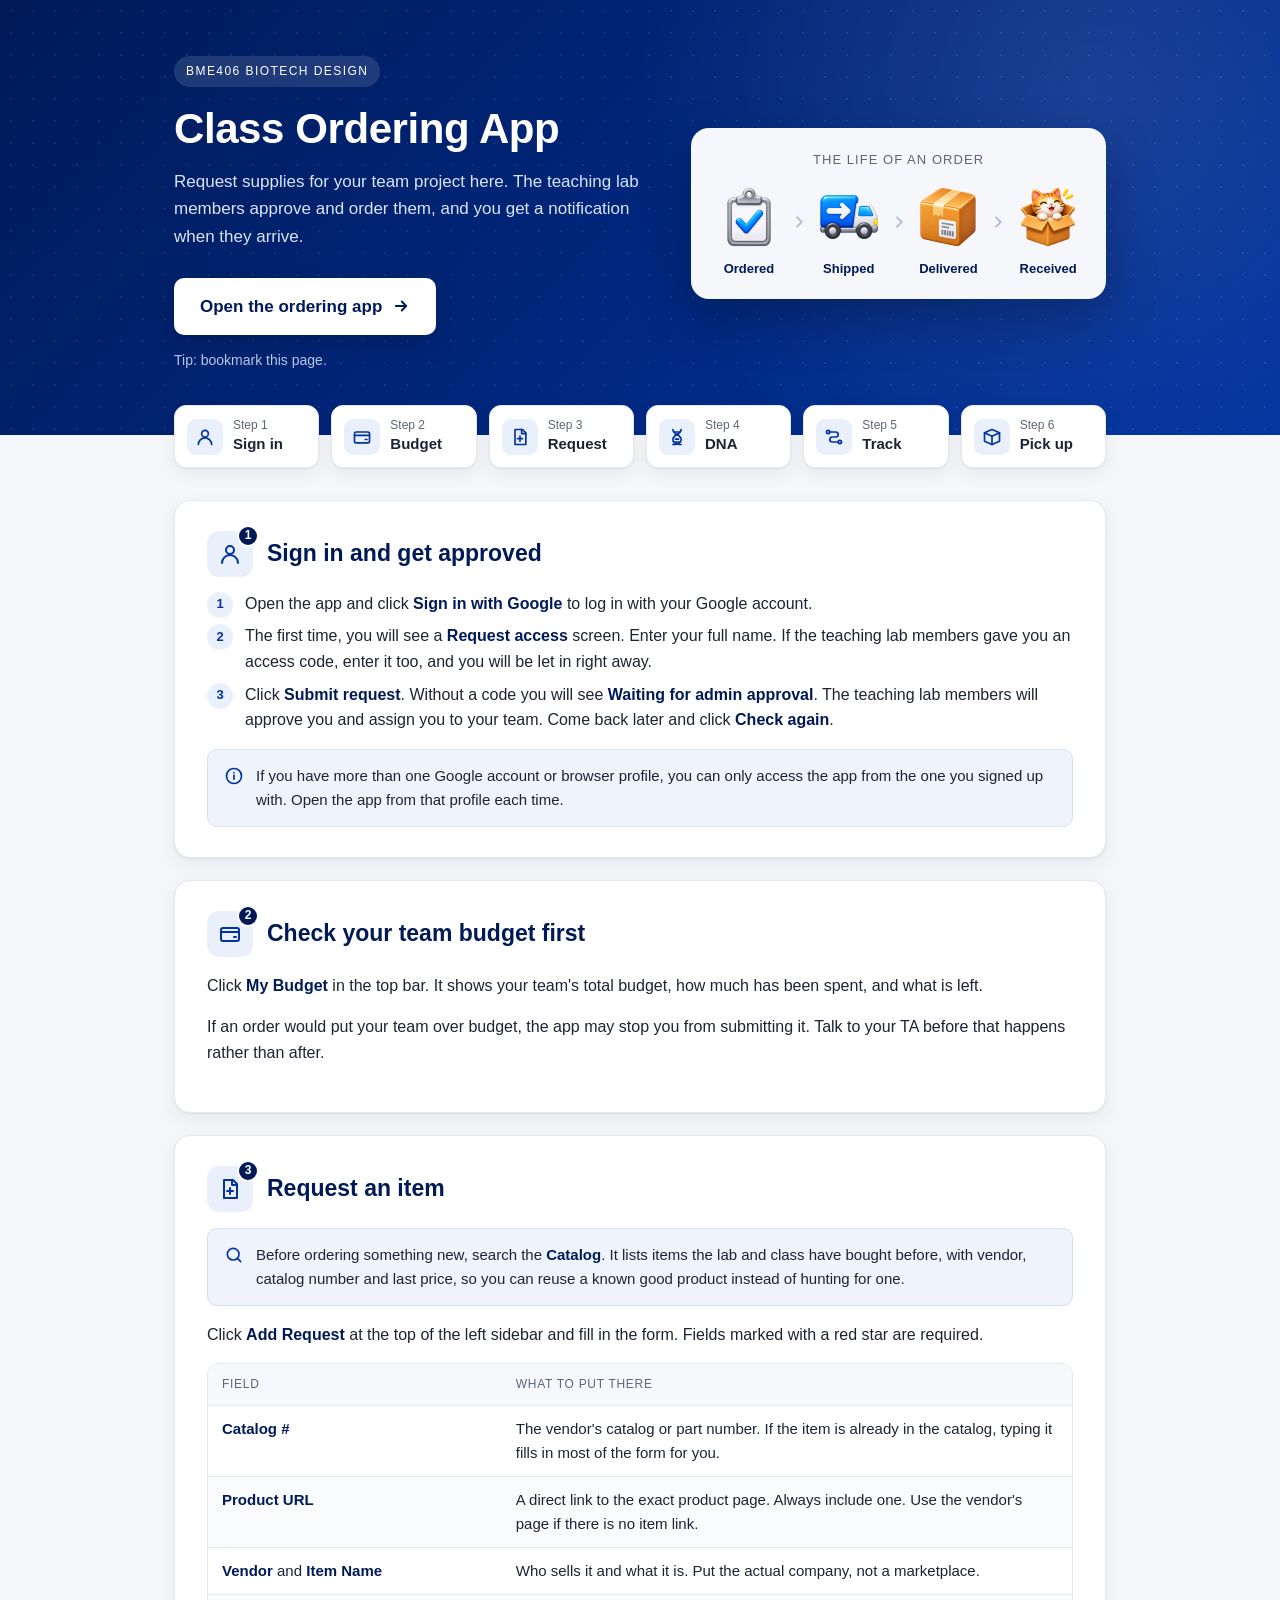
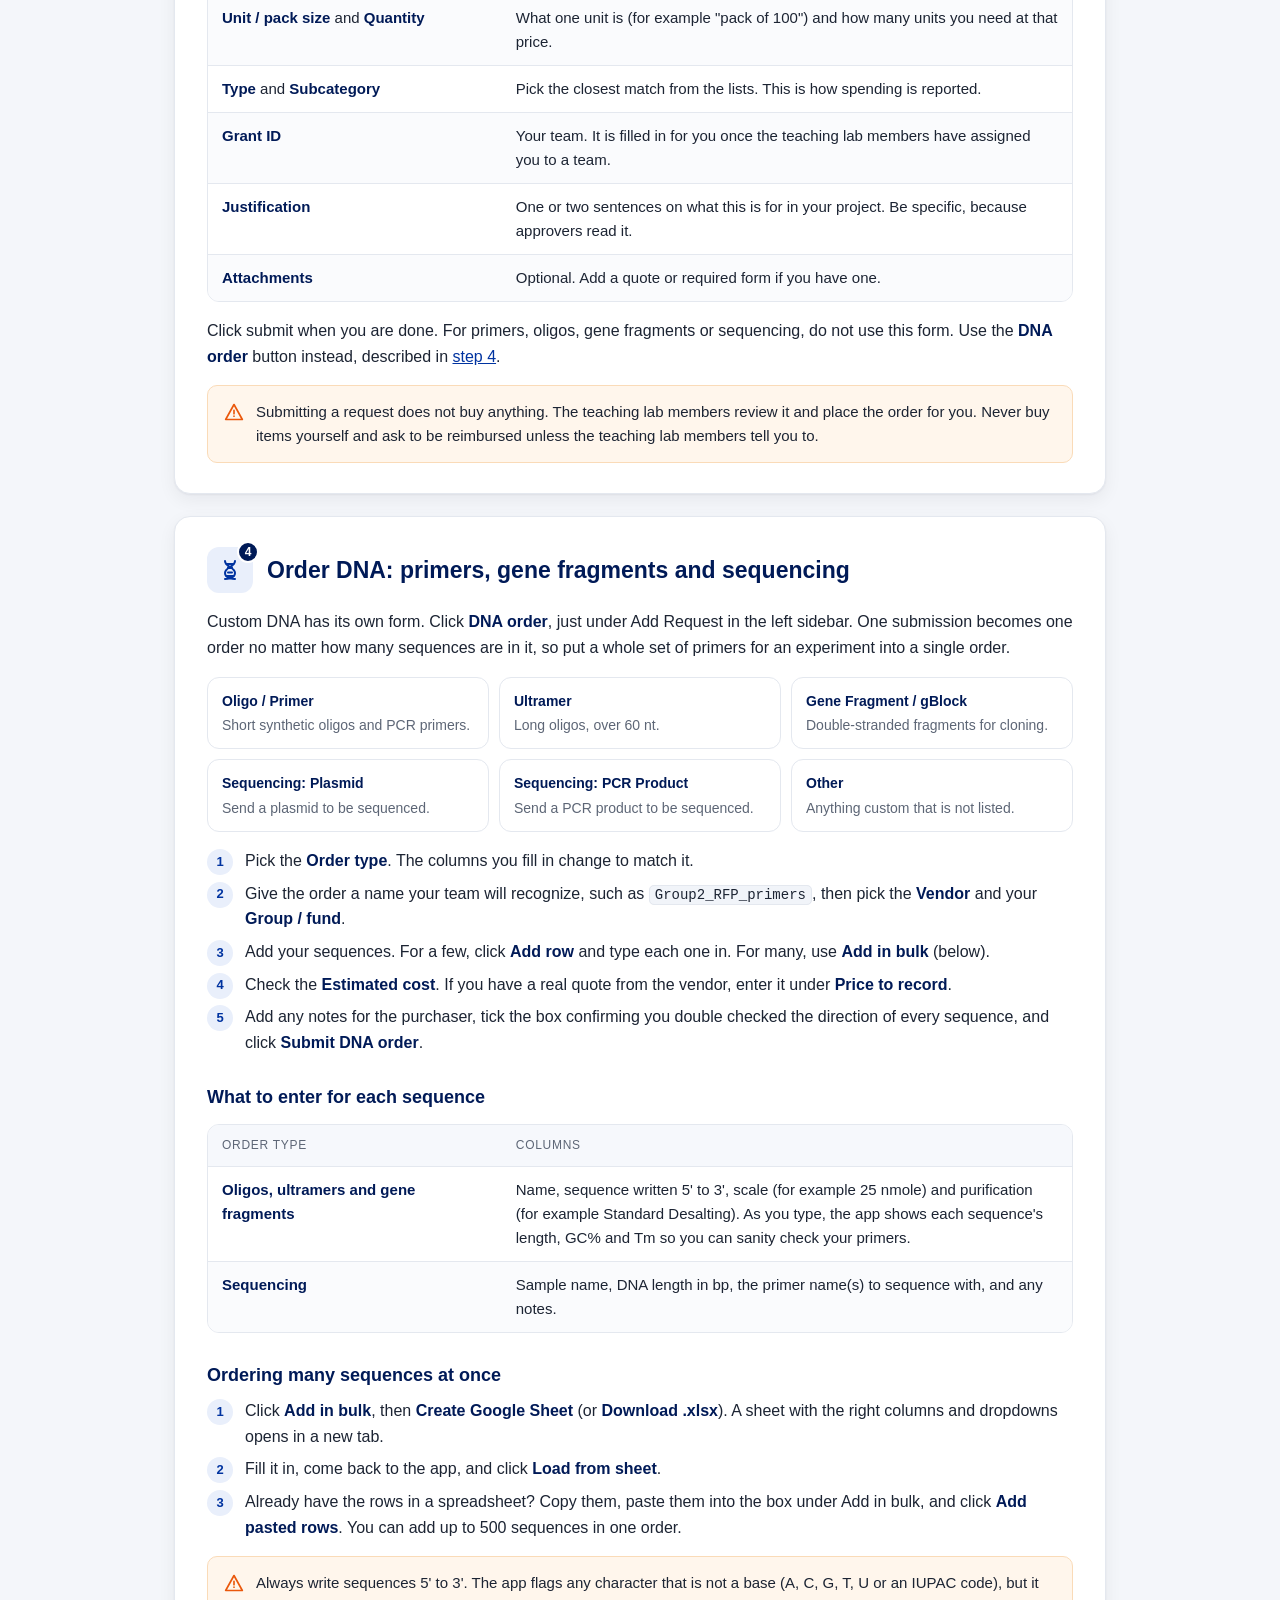
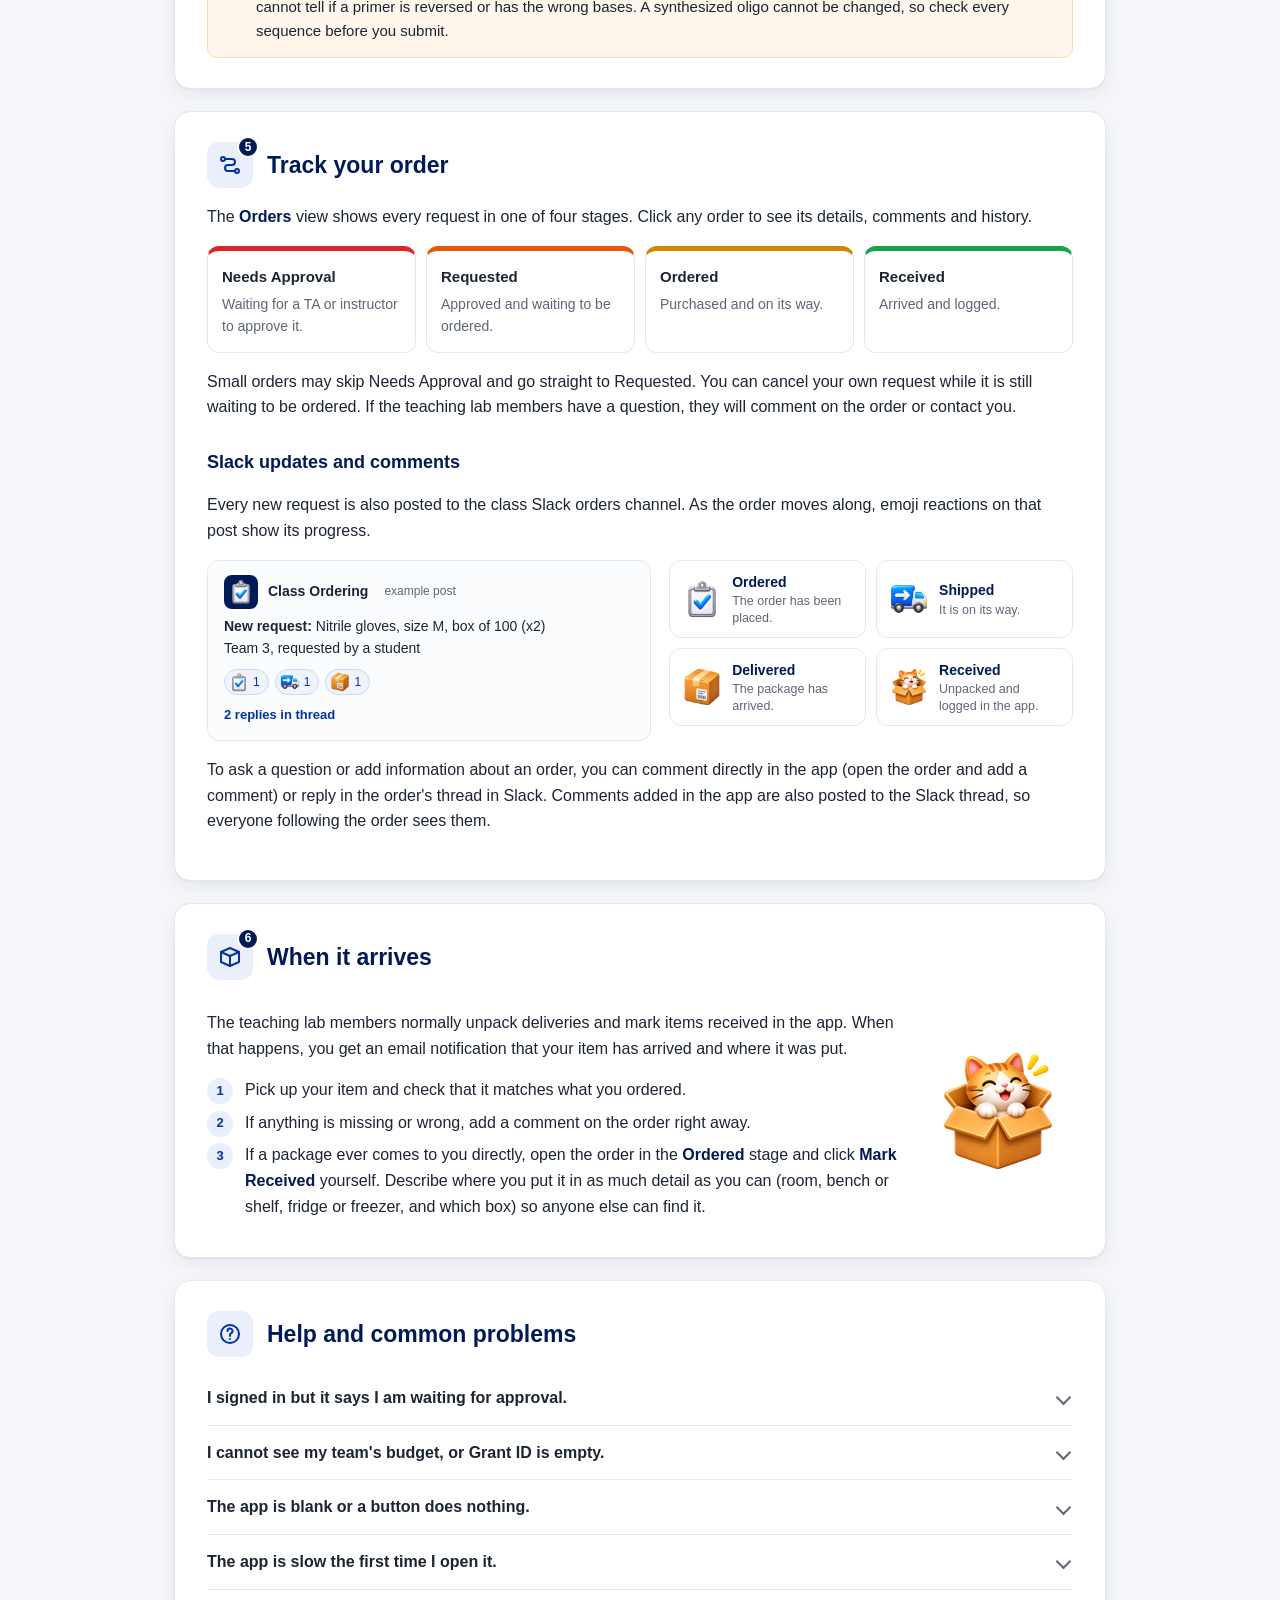
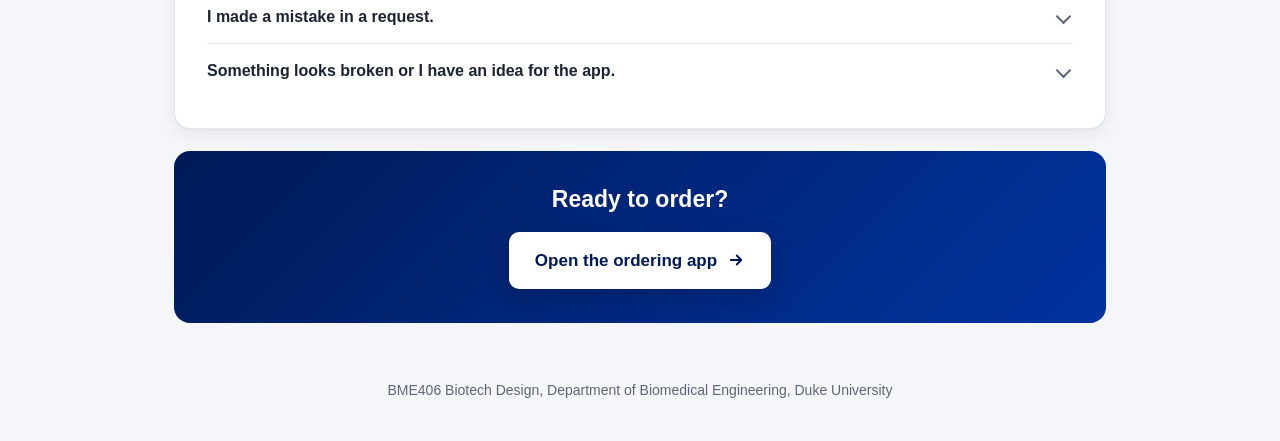
==== commit e9b737ef: "Add files via upload" ====
--- a/ordering/index.html
+++ b/ordering/index.html
@@ -315,7 +315,7 @@
         <ol class="nice">
           <li>Pick up your item and check that it matches what you ordered.</li>
           <li>If anything is missing or wrong, add a comment on the order right away.</li>
-          <li>If a package ever comes to you directly, open the order in the <span class="ui">Ordered</span> stage and click <span class="ui">Mark Received</span> yourself so the teaching lab members know it arrived.</li>
+          <li>If a package ever comes to you directly, open the order in the <span class="ui">Ordered</span> stage and click <span class="ui">Mark Received</span> yourself. Describe where you put it in as much detail as you can (room, bench or shelf, fridge or freezer, and which box) so anyone else can find it.</li>
         </ol>
       </div>
       <img src="img/received.png" alt="A happy cat in an open delivery box" width="128" height="128">
